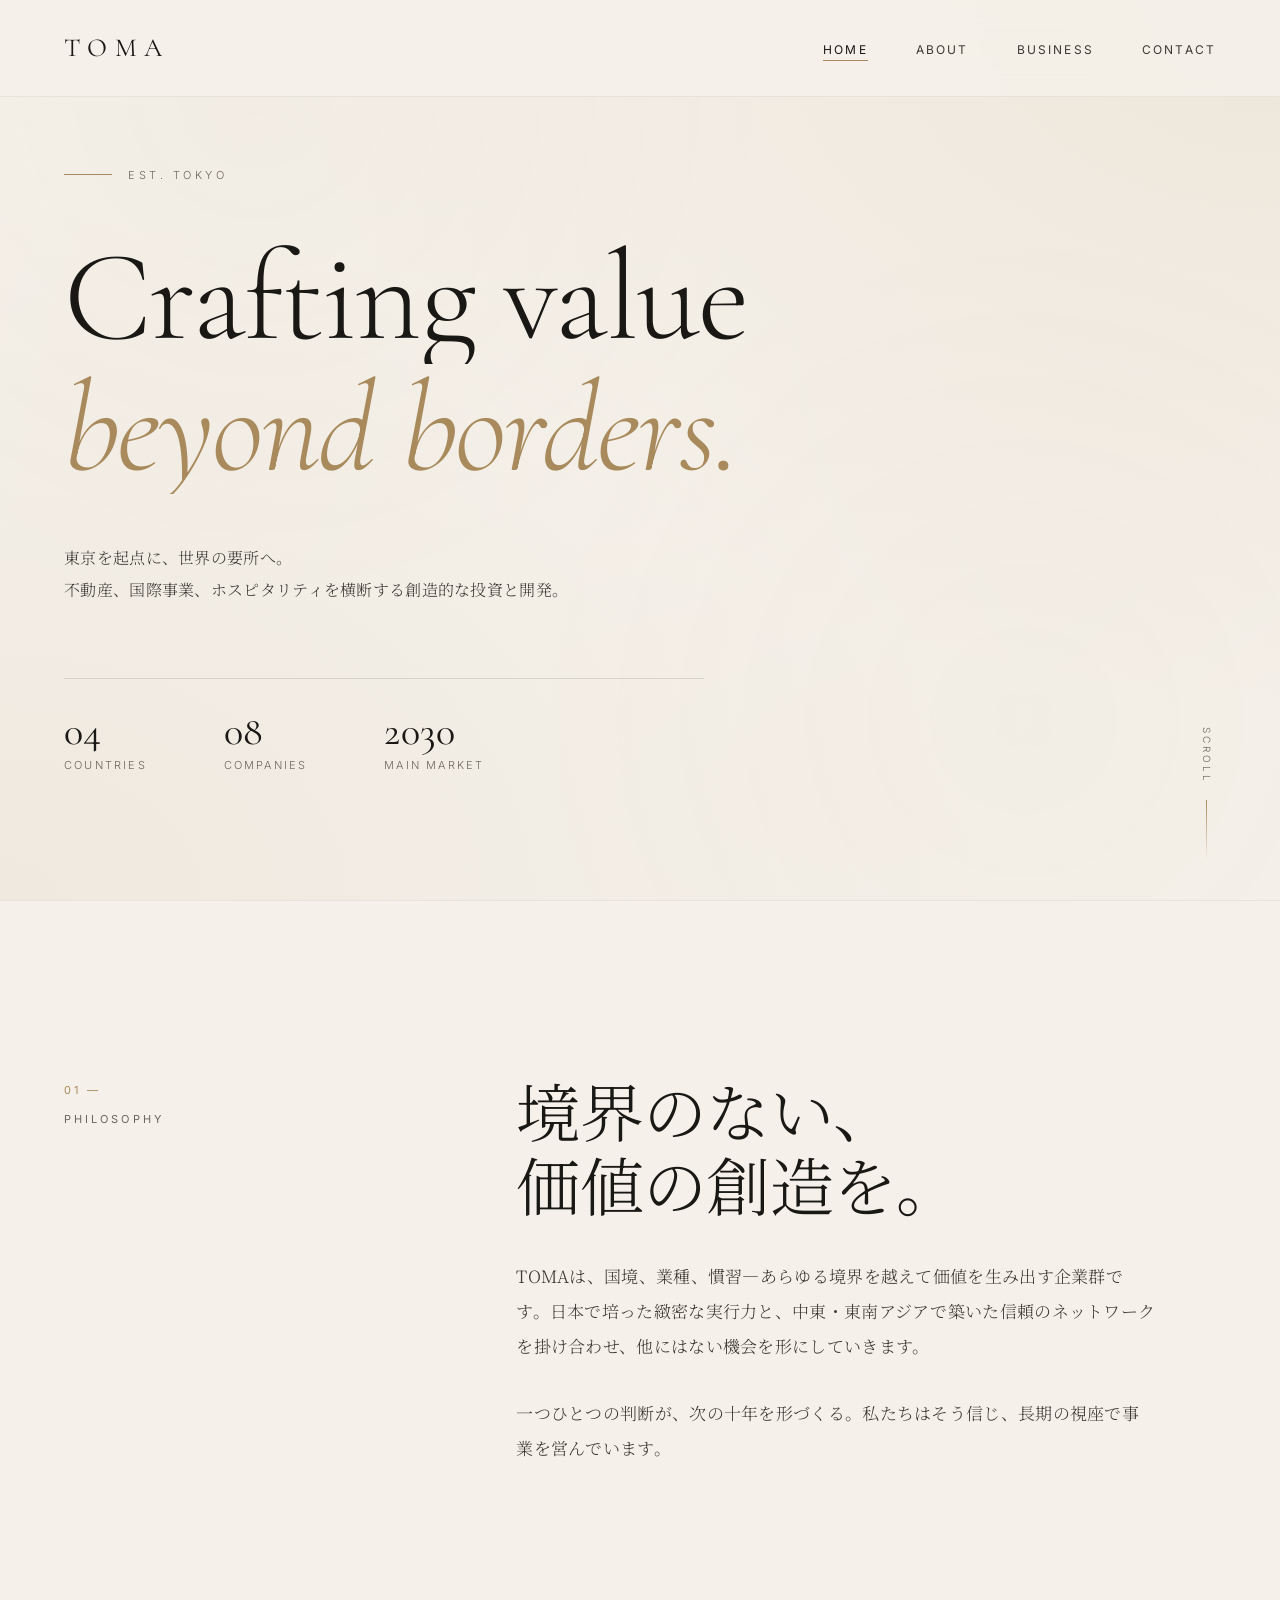
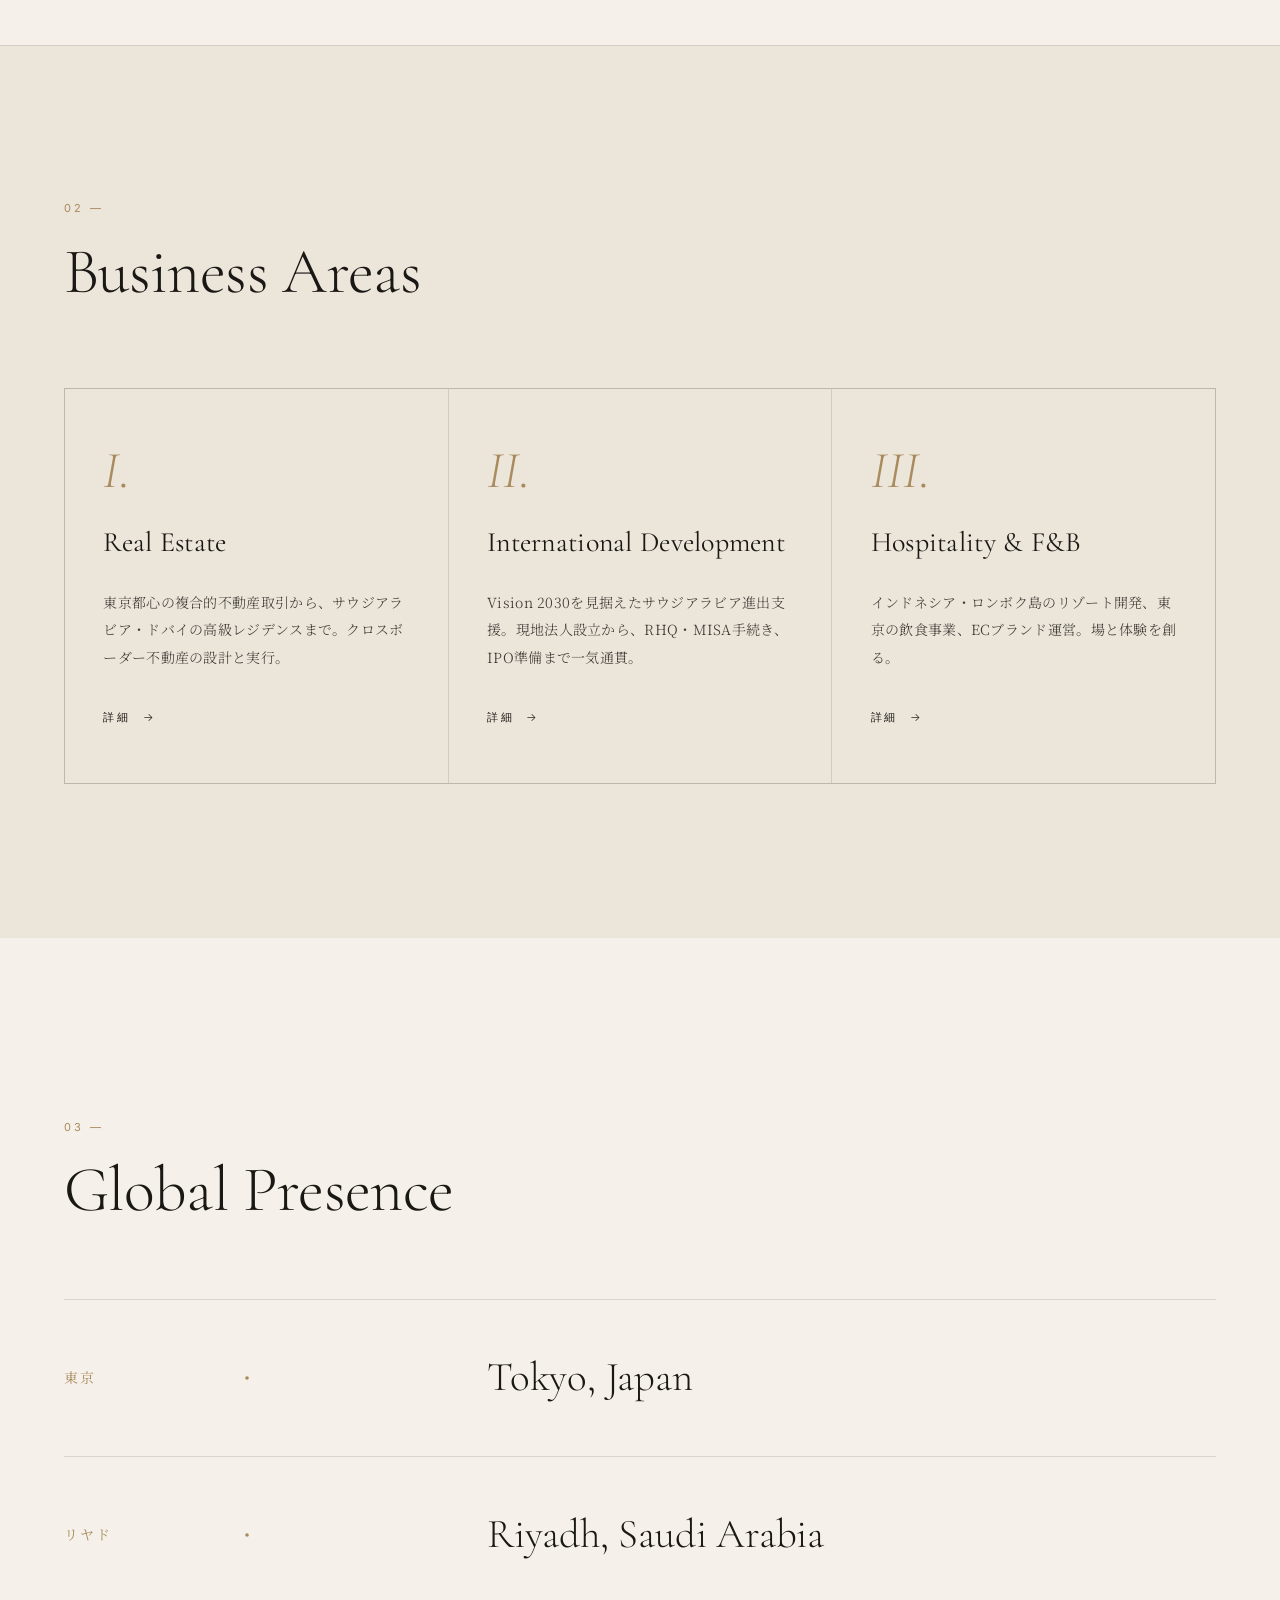
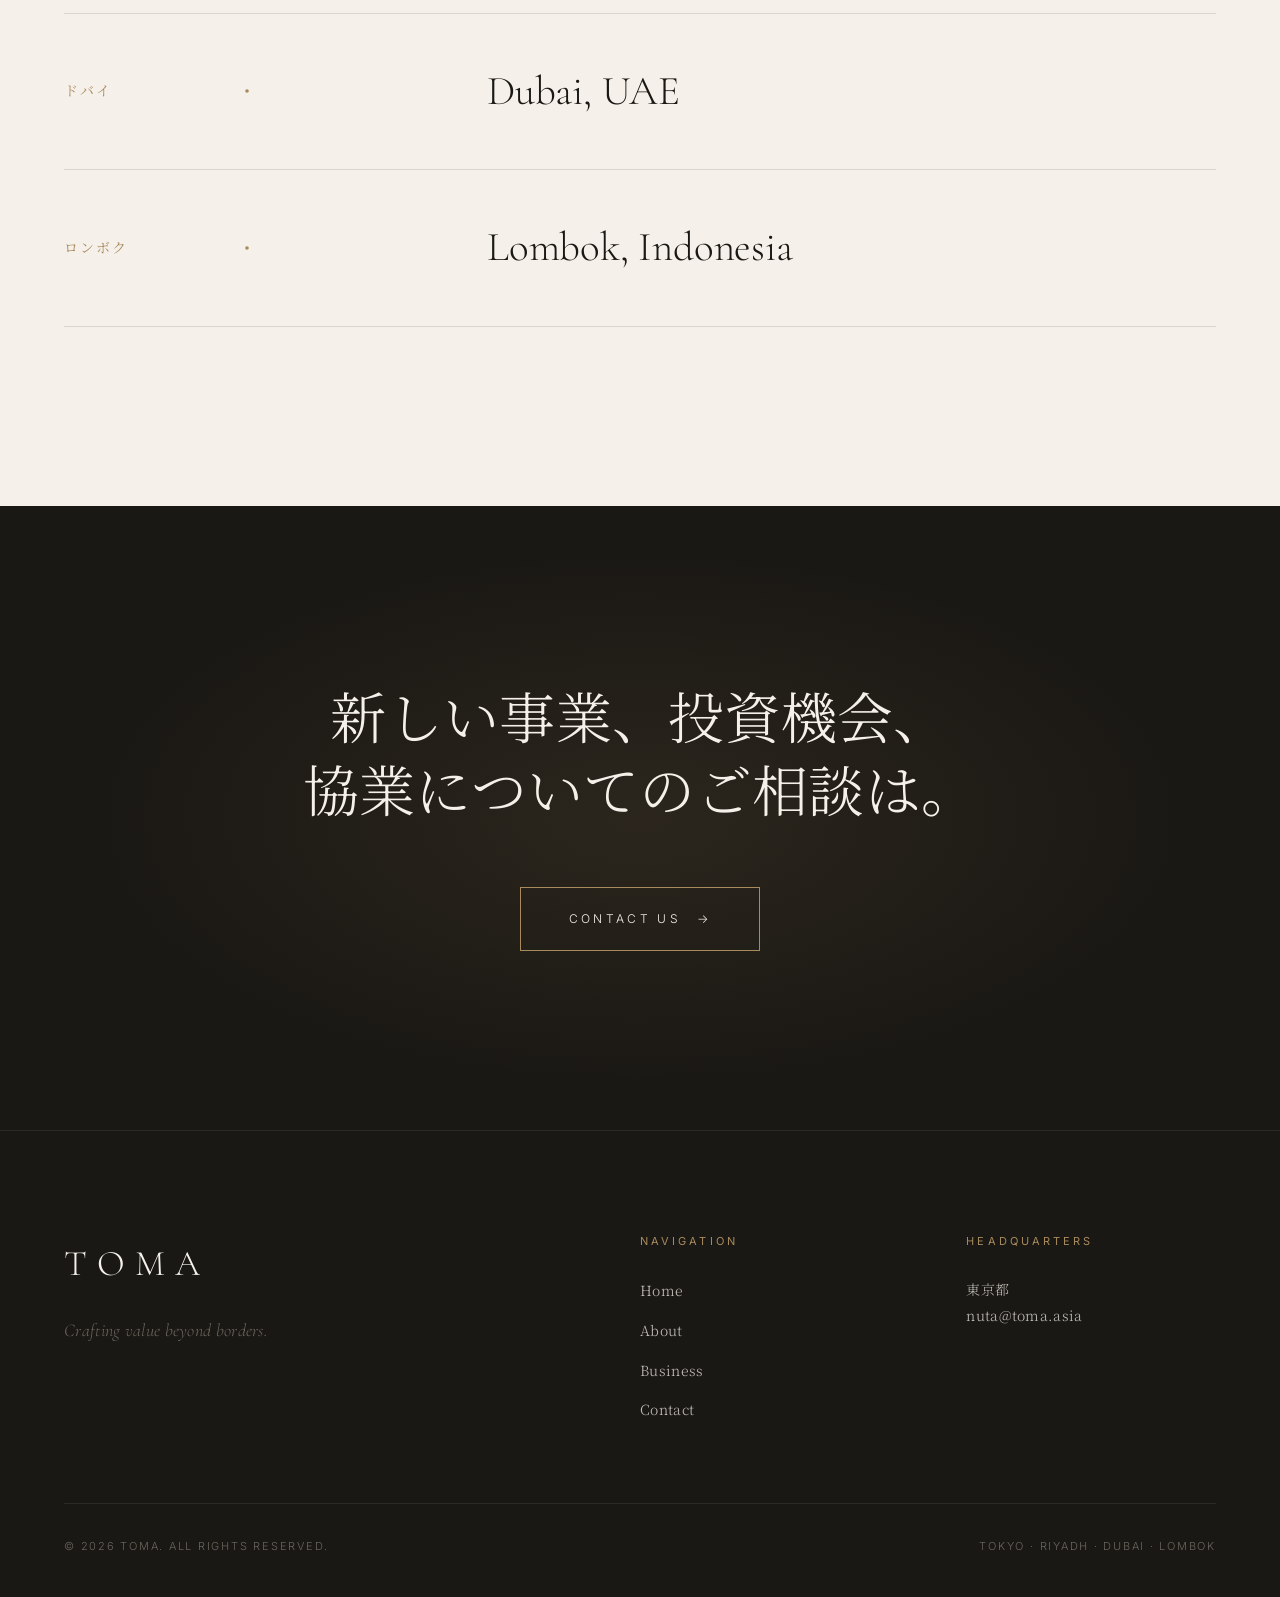
==== index.html @ d40da56d "Add files via upload" ====
<!DOCTYPE html>
<html lang="ja">
<head>
<meta charset="UTF-8">
<meta name="viewport" content="width=device-width, initial-scale=1.0">
<title>TOMA | 株式会社トマ</title>
<meta name="description" content="TOMA — 不動産、国際事業開発、ホスピタリティ。日本・サウジアラビア・インドネシア・ドバイを拠点に、境界を越えた価値創造を。">
<link rel="preconnect" href="https://fonts.googleapis.com">
<link rel="preconnect" href="https://fonts.gstatic.com" crossorigin>
<link href="https://fonts.googleapis.com/css2?family=Cormorant+Garamond:ital,wght@0,300;0,400;0,500;1,300;1,400&family=Noto+Serif+JP:wght@200;300;400;500&family=Inter:wght@300;400&display=swap" rel="stylesheet">
<link rel="stylesheet" href="style.css">
</head>
<body>

<nav class="nav">
  <div class="nav-inner">
    <a href="index.html" class="nav-logo">TOMA</a>
    <ul class="nav-menu">
      <li><a href="index.html" class="active">Home</a></li>
      <li><a href="about.html">About</a></li>
      <li><a href="business.html">Business</a></li>
      <li><a href="contact.html">Contact</a></li>
    </ul>
    <button class="nav-toggle" aria-label="Menu">
      <span></span><span></span>
    </button>
  </div>
</nav>

<header class="hero">
  <div class="hero-gradient"></div>
  <div class="hero-content">
    <div class="hero-eyebrow"><span class="line"></span>Est. Tokyo</div>
    <h1 class="hero-title">
      <span class="reveal"><span>Crafting value</span></span>
      <span class="reveal"><span><em>beyond borders.</em></span></span>
    </h1>
    <p class="hero-sub reveal-delay">東京を起点に、世界の要所へ。<br>不動産、国際事業、ホスピタリティを横断する創造的な投資と開発。</p>
    <div class="hero-meta reveal-delay">
      <div class="meta-item"><span class="meta-num">04</span><span class="meta-label">Countries</span></div>
      <div class="meta-item"><span class="meta-num">08</span><span class="meta-label">Companies</span></div>
      <div class="meta-item"><span class="meta-num">2030</span><span class="meta-label">Main Market</span></div>
    </div>
  </div>
  <div class="hero-scroll">
    <span>Scroll</span>
    <div class="scroll-line"></div>
  </div>
</header>

<section class="intro">
  <div class="container">
    <div class="intro-grid">
      <div class="intro-label">
        <span class="label-num">01 —</span>
        <span class="label-text">Philosophy</span>
      </div>
      <div class="intro-body">
        <h2 class="section-title">境界のない、<br>価値の創造を。</h2>
        <p>TOMAは、国境、業種、慣習—あらゆる境界を越えて価値を生み出す企業群です。日本で培った緻密な実行力と、中東・東南アジアで築いた信頼のネットワークを掛け合わせ、他にはない機会を形にしていきます。</p>
        <p>一つひとつの判断が、次の十年を形づくる。私たちはそう信じ、長期の視座で事業を営んでいます。</p>
      </div>
    </div>
  </div>
</section>

<section class="showcase">
  <div class="container">
    <div class="showcase-head">
      <span class="label-num">02 —</span>
      <h2 class="section-title">Business Areas</h2>
    </div>
    <div class="showcase-grid">
      <article class="showcase-item">
        <div class="item-num">I.</div>
        <h3>Real Estate</h3>
        <p>東京都心の複合的不動産取引から、サウジアラビア・ドバイの高級レジデンスまで。クロスボーダー不動産の設計と実行。</p>
        <a href="business.html#realestate" class="arrow-link">詳細 <span>→</span></a>
      </article>
      <article class="showcase-item">
        <div class="item-num">II.</div>
        <h3>International Development</h3>
        <p>Vision 2030を見据えたサウジアラビア進出支援。現地法人設立から、RHQ・MISA手続き、IPO準備まで一気通貫。</p>
        <a href="business.html#international" class="arrow-link">詳細 <span>→</span></a>
      </article>
      <article class="showcase-item">
        <div class="item-num">III.</div>
        <h3>Hospitality & F&amp;B</h3>
        <p>インドネシア・ロンボク島のリゾート開発、東京の飲食事業、ECブランド運営。場と体験を創る。</p>
        <a href="business.html#hospitality" class="arrow-link">詳細 <span>→</span></a>
      </article>
    </div>
  </div>
</section>

<section class="global">
  <div class="container">
    <div class="global-head">
      <span class="label-num">03 —</span>
      <h2 class="section-title">Global Presence</h2>
    </div>
    <div class="global-list">
      <div class="region"><span class="region-num">東京</span><span class="region-dot"></span><span class="region-name">Tokyo, Japan</span></div>
      <div class="region"><span class="region-num">リヤド</span><span class="region-dot"></span><span class="region-name">Riyadh, Saudi Arabia</span></div>
      <div class="region"><span class="region-num">ドバイ</span><span class="region-dot"></span><span class="region-name">Dubai, UAE</span></div>
      <div class="region"><span class="region-num">ロンボク</span><span class="region-dot"></span><span class="region-name">Lombok, Indonesia</span></div>
    </div>
  </div>
</section>

<section class="cta">
  <div class="container">
    <p class="cta-lead">新しい事業、投資機会、<br>協業についてのご相談は。</p>
    <a href="contact.html" class="cta-button">
      <span>Contact Us</span>
      <span class="arrow">→</span>
    </a>
  </div>
</section>

<footer class="footer">
  <div class="container">
    <div class="footer-grid">
      <div class="footer-brand">
        <div class="footer-logo">TOMA</div>
        <p>Crafting value beyond borders.</p>
      </div>
      <div class="footer-links">
        <h4>Navigation</h4>
        <ul>
          <li><a href="index.html">Home</a></li>
          <li><a href="about.html">About</a></li>
          <li><a href="business.html">Business</a></li>
          <li><a href="contact.html">Contact</a></li>
        </ul>
      </div>
      <div class="footer-info">
        <h4>Headquarters</h4>
        <p>東京都<br>nuta@toma.asia</p>
      </div>
    </div>
    <div class="footer-base">
      <span>© 2026 TOMA. All rights reserved.</span>
      <span>Tokyo · Riyadh · Dubai · Lombok</span>
    </div>
  </div>
</footer>

<script src="main.js"></script>
</body>
</html>
---- style.css ----
/* ============================================
   TOMA — Corporate Site
   Aesthetic: Refined luxury, editorial serif
   ============================================ */

:root {
  --ivory: #f5f1ea;
  --ivory-deep: #ebe5da;
  --ink: #1a1814;
  --ink-soft: #3d3a34;
  --ink-faded: #6b665d;
  --gold: #a88a5c;
  --gold-pale: #c9b491;
  --line: rgba(26, 24, 20, 0.12);
  --line-soft: rgba(26, 24, 20, 0.06);

  --font-display: 'Cormorant Garamond', 'Noto Serif JP', serif;
  --font-jp: 'Noto Serif JP', serif;
  --font-sans: 'Inter', -apple-system, sans-serif;

  --ease: cubic-bezier(0.65, 0, 0.35, 1);
  --ease-out: cubic-bezier(0.22, 1, 0.36, 1);
}

* { margin: 0; padding: 0; box-sizing: border-box; }

html { scroll-behavior: smooth; }

body {
  background: var(--ivory);
  color: var(--ink);
  font-family: var(--font-jp);
  font-weight: 300;
  font-size: 15px;
  line-height: 1.85;
  letter-spacing: 0.02em;
  overflow-x: hidden;
  -webkit-font-smoothing: antialiased;
  -moz-osx-font-smoothing: grayscale;
}

/* Subtle paper-like texture */
body::before {
  content: '';
  position: fixed;
  inset: 0;
  background-image:
    radial-gradient(circle at 20% 10%, rgba(168, 138, 92, 0.04) 0%, transparent 40%),
    radial-gradient(circle at 80% 80%, rgba(168, 138, 92, 0.03) 0%, transparent 40%);
  pointer-events: none;
  z-index: 1;
}

.container {
  max-width: 1280px;
  margin: 0 auto;
  padding: 0 clamp(24px, 5vw, 72px);
  position: relative;
  z-index: 2;
}

/* ============================================
   NAVIGATION
   ============================================ */
.nav {
  position: fixed;
  top: 0; left: 0; right: 0;
  z-index: 100;
  padding: 24px 0;
  background: rgba(245, 241, 234, 0.88);
  backdrop-filter: blur(16px);
  -webkit-backdrop-filter: blur(16px);
  border-bottom: 1px solid var(--line-soft);
  transition: all 0.4s var(--ease);
}

.nav-inner {
  max-width: 1280px;
  margin: 0 auto;
  padding: 0 clamp(24px, 5vw, 72px);
  display: flex;
  align-items: center;
  justify-content: space-between;
}

.nav-logo {
  font-family: var(--font-display);
  font-weight: 400;
  font-size: 26px;
  letter-spacing: 0.28em;
  color: var(--ink);
  text-decoration: none;
  transition: color 0.3s var(--ease);
}

.nav-logo:hover { color: var(--gold); }

.nav-menu {
  display: flex;
  gap: 48px;
  list-style: none;
}

.nav-menu a {
  color: var(--ink-soft);
  text-decoration: none;
  font-family: var(--font-sans);
  font-size: 12px;
  letter-spacing: 0.18em;
  text-transform: uppercase;
  font-weight: 400;
  position: relative;
  transition: color 0.3s var(--ease);
  padding: 4px 0;
}

.nav-menu a::after {
  content: '';
  position: absolute;
  bottom: 0;
  left: 0;
  width: 0;
  height: 1px;
  background: var(--gold);
  transition: width 0.4s var(--ease);
}

.nav-menu a:hover,
.nav-menu a.active { color: var(--ink); }
.nav-menu a.active::after,
.nav-menu a:hover::after { width: 100%; }

.nav-toggle {
  display: none;
  background: none;
  border: none;
  cursor: pointer;
  width: 28px;
  height: 20px;
  position: relative;
}

.nav-toggle span {
  display: block;
  position: absolute;
  left: 0;
  width: 100%;
  height: 1px;
  background: var(--ink);
  transition: all 0.3s var(--ease);
}

.nav-toggle span:nth-child(1) { top: 6px; }
.nav-toggle span:nth-child(2) { bottom: 6px; }

/* ============================================
   HERO
   ============================================ */
.hero {
  min-height: 100vh;
  display: flex;
  align-items: center;
  position: relative;
  padding: 120px clamp(24px, 5vw, 72px) 80px;
  overflow: hidden;
}

.hero-gradient {
  position: absolute;
  inset: 0;
  background:
    radial-gradient(ellipse at top right, rgba(201, 180, 145, 0.18) 0%, transparent 55%),
    radial-gradient(ellipse at bottom left, rgba(168, 138, 92, 0.08) 0%, transparent 55%);
  pointer-events: none;
}

.hero-content {
  max-width: 1280px;
  margin: 0 auto;
  width: 100%;
  position: relative;
  z-index: 2;
}

.hero-eyebrow {
  display: flex;
  align-items: center;
  gap: 16px;
  font-family: var(--font-sans);
  font-size: 11px;
  letter-spacing: 0.32em;
  text-transform: uppercase;
  color: var(--ink-faded);
  margin-bottom: 48px;
  opacity: 0;
  animation: fadeIn 1.2s var(--ease-out) 0.3s forwards;
}

.hero-eyebrow .line {
  width: 48px;
  height: 1px;
  background: var(--gold);
  display: inline-block;
}

.hero-title {
  font-family: var(--font-display);
  font-weight: 300;
  font-size: clamp(52px, 10vw, 148px);
  line-height: 1.02;
  letter-spacing: -0.015em;
  color: var(--ink);
  margin-bottom: 48px;
}

.hero-title em {
  font-style: italic;
  font-weight: 300;
  color: var(--gold);
}

.reveal {
  display: block;
  overflow: hidden;
}

.reveal > span {
  display: block;
  transform: translateY(110%);
  animation: revealUp 1.4s var(--ease-out) forwards;
}

.reveal:nth-child(1) > span { animation-delay: 0.2s; }
.reveal:nth-child(2) > span { animation-delay: 0.4s; }

@keyframes revealUp {
  to { transform: translateY(0); }
}

.reveal-delay {
  opacity: 0;
  animation: fadeIn 1.2s var(--ease-out) 0.9s forwards;
}

@keyframes fadeIn {
  from { opacity: 0; transform: translateY(20px); }
  to { opacity: 1; transform: translateY(0); }
}

.hero-sub {
  font-size: 16px;
  color: var(--ink-soft);
  max-width: 540px;
  margin-bottom: 72px;
  line-height: 2;
}

.hero-meta {
  display: flex;
  gap: clamp(32px, 6vw, 80px);
  padding-top: 32px;
  border-top: 1px solid var(--line);
  max-width: 640px;
}

.meta-item {
  display: flex;
  flex-direction: column;
  gap: 4px;
}

.meta-num {
  font-family: var(--font-display);
  font-size: 40px;
  font-weight: 400;
  color: var(--ink);
  line-height: 1;
}

.meta-label {
  font-family: var(--font-sans);
  font-size: 11px;
  letter-spacing: 0.2em;
  text-transform: uppercase;
  color: var(--ink-faded);
}

.hero-scroll {
  position: absolute;
  bottom: 40px;
  right: clamp(24px, 5vw, 72px);
  display: flex;
  flex-direction: column;
  align-items: center;
  gap: 16px;
  z-index: 2;
}

.hero-scroll span {
  font-family: var(--font-sans);
  font-size: 10px;
  letter-spacing: 0.3em;
  text-transform: uppercase;
  color: var(--ink-faded);
  writing-mode: vertical-rl;
}

.scroll-line {
  width: 1px;
  height: 60px;
  background: linear-gradient(to bottom, var(--gold), transparent);
  position: relative;
  overflow: hidden;
}

.scroll-line::after {
  content: '';
  position: absolute;
  top: -20px;
  left: 0;
  width: 100%;
  height: 20px;
  background: var(--ink);
  animation: scrollDot 2.4s var(--ease) infinite;
}

@keyframes scrollDot {
  to { top: 60px; }
}

/* ============================================
   SECTION BASICS
   ============================================ */
.section-title {
  font-family: var(--font-display);
  font-weight: 300;
  font-size: clamp(36px, 5vw, 64px);
  line-height: 1.15;
  letter-spacing: -0.01em;
  color: var(--ink);
}

.section-title em {
  font-style: italic;
  color: var(--gold);
}

.label-num {
  font-family: var(--font-sans);
  font-size: 11px;
  letter-spacing: 0.28em;
  text-transform: uppercase;
  color: var(--gold);
  font-weight: 400;
}

.label-text {
  font-family: var(--font-sans);
  font-size: 11px;
  letter-spacing: 0.28em;
  text-transform: uppercase;
  color: var(--ink-faded);
  font-weight: 400;
}

/* ============================================
   INTRO SECTION
   ============================================ */
.intro {
  padding: clamp(100px, 14vw, 180px) 0;
  border-top: 1px solid var(--line-soft);
}

.intro-grid {
  display: grid;
  grid-template-columns: 1fr 2fr;
  gap: clamp(48px, 8vw, 120px);
  align-items: start;
}

.intro-label {
  display: flex;
  flex-direction: column;
  gap: 8px;
  position: sticky;
  top: 120px;
}

.intro-body p {
  font-size: 17px;
  line-height: 2.05;
  color: var(--ink-soft);
  margin-top: 32px;
  max-width: 640px;
}

.intro-body .section-title {
  margin-bottom: 8px;
}

/* ============================================
   SHOWCASE
   ============================================ */
.showcase {
  padding: clamp(80px, 12vw, 160px) 0;
  background: var(--ivory-deep);
  position: relative;
}

.showcase::before {
  content: '';
  position: absolute;
  top: 0; left: 0; right: 0;
  height: 1px;
  background: var(--line);
}

.showcase-head {
  display: flex;
  flex-direction: column;
  gap: 16px;
  margin-bottom: 80px;
}

.showcase-grid {
  display: grid;
  grid-template-columns: repeat(3, 1fr);
  gap: 1px;
  background: var(--line);
  border: 1px solid var(--line);
}

.showcase-item {
  background: var(--ivory-deep);
  padding: 56px clamp(24px, 3vw, 48px);
  display: flex;
  flex-direction: column;
  gap: 20px;
  transition: background 0.5s var(--ease);
  position: relative;
  min-height: 340px;
}

.showcase-item:hover {
  background: var(--ivory);
}

.item-num {
  font-family: var(--font-display);
  font-style: italic;
  font-size: 52px;
  font-weight: 300;
  color: var(--gold);
  line-height: 1;
}

.showcase-item h3 {
  font-family: var(--font-display);
  font-size: 28px;
  font-weight: 400;
  color: var(--ink);
  letter-spacing: 0.01em;
}

.showcase-item p {
  color: var(--ink-soft);
  font-size: 14px;
  line-height: 1.95;
  flex-grow: 1;
}

.arrow-link {
  font-family: var(--font-sans);
  font-size: 11px;
  letter-spacing: 0.24em;
  text-transform: uppercase;
  color: var(--ink);
  text-decoration: none;
  display: inline-flex;
  align-items: center;
  gap: 12px;
  margin-top: 16px;
  transition: gap 0.3s var(--ease), color 0.3s var(--ease);
  align-self: flex-start;
}

.arrow-link span {
  transition: transform 0.3s var(--ease);
}

.arrow-link:hover {
  color: var(--gold);
  gap: 20px;
}

/* ============================================
   GLOBAL PRESENCE
   ============================================ */
.global {
  padding: clamp(100px, 14vw, 180px) 0;
}

.global-head {
  display: flex;
  flex-direction: column;
  gap: 16px;
  margin-bottom: 72px;
}

.global-list {
  border-top: 1px solid var(--line);
}

.region {
  display: grid;
  grid-template-columns: 180px 1fr 3fr;
  align-items: center;
  padding: 40px 0;
  border-bottom: 1px solid var(--line);
  transition: padding-left 0.5s var(--ease);
  cursor: default;
}

.region:hover {
  padding-left: 24px;
}

.region-num {
  font-family: var(--font-jp);
  font-size: 14px;
  color: var(--gold);
  letter-spacing: 0.14em;
  font-weight: 400;
}

.region-dot {
  display: block;
  width: 6px;
  height: 6px;
  border-radius: 50%;
  background: var(--gold);
  transform: scale(0.6);
  transition: transform 0.4s var(--ease);
}

.region:hover .region-dot { transform: scale(1.2); }

.region-name {
  font-family: var(--font-display);
  font-size: clamp(26px, 3.2vw, 44px);
  font-weight: 300;
  color: var(--ink);
  letter-spacing: -0.005em;
}

/* ============================================
   CTA
   ============================================ */
.cta {
  padding: clamp(100px, 14vw, 180px) 0;
  background: var(--ink);
  color: var(--ivory);
  text-align: center;
  position: relative;
  overflow: hidden;
}

.cta::before {
  content: '';
  position: absolute;
  inset: 0;
  background:
    radial-gradient(ellipse at center, rgba(168, 138, 92, 0.12) 0%, transparent 60%);
}

.cta .container { position: relative; z-index: 2; }

.cta-lead {
  font-family: var(--font-display);
  font-size: clamp(32px, 4.5vw, 56px);
  font-weight: 300;
  line-height: 1.3;
  margin-bottom: 56px;
  color: var(--ivory);
}

.cta-button {
  display: inline-flex;
  align-items: center;
  gap: 16px;
  padding: 20px 48px;
  border: 1px solid var(--gold);
  color: var(--ivory);
  text-decoration: none;
  font-family: var(--font-sans);
  font-size: 12px;
  letter-spacing: 0.28em;
  text-transform: uppercase;
  transition: all 0.4s var(--ease);
  position: relative;
  overflow: hidden;
}

.cta-button::before {
  content: '';
  position: absolute;
  inset: 0;
  background: var(--gold);
  transform: translateX(-101%);
  transition: transform 0.5s var(--ease);
  z-index: 0;
}

.cta-button:hover::before { transform: translateX(0); }
.cta-button > * { position: relative; z-index: 1; transition: color 0.3s var(--ease); }
.cta-button:hover { color: var(--ink); border-color: var(--gold); }

.cta-button .arrow {
  transition: transform 0.4s var(--ease);
}

.cta-button:hover .arrow { transform: translateX(8px); }

/* ============================================
   FOOTER
   ============================================ */
.footer {
  background: var(--ink);
  color: var(--ivory);
  padding: 100px 0 40px;
  border-top: 1px solid rgba(255, 255, 255, 0.08);
}

.footer-grid {
  display: grid;
  grid-template-columns: 2fr 1fr 1fr;
  gap: clamp(40px, 6vw, 80px);
  margin-bottom: 80px;
}

.footer-logo {
  font-family: var(--font-display);
  font-size: 36px;
  letter-spacing: 0.28em;
  margin-bottom: 16px;
  color: var(--ivory);
}

.footer-brand p {
  color: var(--ink-faded);
  font-family: var(--font-display);
  font-style: italic;
  font-size: 18px;
}

.footer h4 {
  font-family: var(--font-sans);
  font-size: 11px;
  letter-spacing: 0.28em;
  text-transform: uppercase;
  color: var(--gold);
  font-weight: 400;
  margin-bottom: 24px;
}

.footer-links ul {
  list-style: none;
  display: flex;
  flex-direction: column;
  gap: 12px;
}

.footer-links a {
  color: var(--ivory);
  text-decoration: none;
  font-size: 14px;
  transition: color 0.3s var(--ease);
  opacity: 0.75;
}

.footer-links a:hover { color: var(--gold-pale); opacity: 1; }

.footer-info p {
  color: var(--ivory);
  font-size: 14px;
  opacity: 0.75;
  line-height: 1.9;
}

.footer-base {
  padding-top: 32px;
  border-top: 1px solid rgba(255, 255, 255, 0.08);
  display: flex;
  justify-content: space-between;
  font-family: var(--font-sans);
  font-size: 11px;
  letter-spacing: 0.16em;
  color: var(--ink-faded);
  text-transform: uppercase;
}

/* ============================================
   SUB PAGES
   ============================================ */
.page-header {
  padding: 200px 0 100px;
  border-bottom: 1px solid var(--line-soft);
  background: radial-gradient(ellipse at center top, rgba(201, 180, 145, 0.1) 0%, transparent 70%);
}

.page-eyebrow {
  font-family: var(--font-sans);
  font-size: 11px;
  letter-spacing: 0.32em;
  text-transform: uppercase;
  color: var(--gold);
  margin-bottom: 32px;
  display: block;
}

.page-title {
  font-family: var(--font-display);
  font-weight: 300;
  font-size: clamp(52px, 9vw, 128px);
  line-height: 1.05;
  letter-spacing: -0.015em;
  color: var(--ink);
}

.page-title em {
  font-style: italic;
  color: var(--gold);
}

.lead {
  font-family: var(--font-display);
  font-style: italic;
  font-size: 22px;
  line-height: 1.6;
  color: var(--ink);
  margin-bottom: 32px;
  font-weight: 400;
}

/* ============================================
   MESSAGE (About)
   ============================================ */
.message {
  padding: clamp(100px, 14vw, 180px) 0;
}

.message-grid {
  display: grid;
  grid-template-columns: 1fr 2fr;
  gap: clamp(48px, 8vw, 120px);
  align-items: start;
}

.message-label {
  display: flex;
  flex-direction: column;
  gap: 8px;
  position: sticky;
  top: 120px;
}

.message-body p {
  font-size: 16px;
  line-height: 2.1;
  color: var(--ink-soft);
  margin-top: 24px;
  max-width: 620px;
}

.message-body .section-title { margin-bottom: 24px; }

.signature {
  margin-top: 56px;
  padding-top: 32px;
  border-top: 1px solid var(--line);
  display: flex;
  flex-direction: column;
  gap: 4px;
}

.sig-name {
  font-family: var(--font-display);
  font-size: 24px;
  color: var(--ink);
}

.sig-title {
  font-family: var(--font-sans);
  font-size: 11px;
  letter-spacing: 0.24em;
  text-transform: uppercase;
  color: var(--ink-faded);
}

/* ============================================
   PROFILE (Corporate)
   ============================================ */
.profile {
  padding: clamp(80px, 12vw, 160px) 0;
  background: var(--ivory-deep);
}

.profile-head {
  display: flex;
  flex-direction: column;
  gap: 16px;
  margin-bottom: 64px;
}

.profile-list {
  border-top: 1px solid var(--line);
}

.profile-row {
  display: grid;
  grid-template-columns: 200px 1fr;
  padding: 32px 0;
  border-bottom: 1px solid var(--line);
  align-items: baseline;
  gap: 32px;
}

.profile-row dt {
  font-family: var(--font-sans);
  font-size: 11px;
  letter-spacing: 0.24em;
  text-transform: uppercase;
  color: var(--gold);
}

.profile-row dd {
  font-size: 15px;
  line-height: 2;
  color: var(--ink);
}

/* ============================================
   MILESTONES (Timeline)
   ============================================ */
.milestones {
  padding: clamp(100px, 14vw, 180px) 0;
}

.mile-head {
  display: flex;
  flex-direction: column;
  gap: 16px;
  margin-bottom: 72px;
}

.timeline {
  list-style: none;
  position: relative;
  padding-left: 0;
}

.tl-item {
  display: grid;
  grid-template-columns: 140px 80px 1fr;
  gap: 32px;
  padding: 40px 0;
  border-bottom: 1px solid var(--line);
  align-items: start;
}

.tl-year {
  font-family: var(--font-display);
  font-size: 48px;
  font-weight: 300;
  color: var(--ink);
  line-height: 1;
}

.tl-past .tl-year { color: var(--ink-faded); }

.tl-line {
  display: block;
  width: 1px;
  height: 100%;
  background: var(--gold);
  margin: 8px auto 0;
  position: relative;
}

.tl-line::before {
  content: '';
  position: absolute;
  top: 0;
  left: 50%;
  width: 9px;
  height: 9px;
  border-radius: 50%;
  background: var(--gold);
  transform: translateX(-50%);
}

.tl-past .tl-line,
.tl-past .tl-line::before { background: var(--ink-faded); }

.tl-body h3 {
  font-family: var(--font-display);
  font-size: 24px;
  font-weight: 400;
  color: var(--ink);
  margin-bottom: 8px;
}

.tl-body p {
  color: var(--ink-soft);
  line-height: 1.9;
}

/* ============================================
   BUSINESS DETAIL
   ============================================ */
.biz-section {
  padding: clamp(100px, 14vw, 180px) 0;
  border-bottom: 1px solid var(--line-soft);
}

.biz-section.biz-alt {
  background: var(--ivory-deep);
}

.biz-grid {
  display: grid;
  grid-template-columns: 1fr 2fr;
  gap: clamp(48px, 8vw, 120px);
  align-items: start;
}

.biz-meta {
  position: sticky;
  top: 120px;
  display: flex;
  flex-direction: column;
  gap: 16px;
}

.biz-num {
  font-family: var(--font-display);
  font-style: italic;
  font-size: 72px;
  font-weight: 300;
  color: var(--gold);
  line-height: 1;
}

.biz-tag {
  font-family: var(--font-sans);
  font-size: 11px;
  letter-spacing: 0.28em;
  text-transform: uppercase;
  color: var(--ink-faded);
}

.biz-title {
  font-family: var(--font-display);
  font-size: clamp(40px, 6vw, 72px);
  font-weight: 300;
  line-height: 1.1;
  letter-spacing: -0.015em;
  color: var(--ink);
  margin-bottom: 24px;
}

.biz-body > p {
  font-size: 16px;
  line-height: 2.05;
  color: var(--ink-soft);
  margin-bottom: 24px;
  max-width: 640px;
}

.biz-points {
  margin-top: 64px;
  display: flex;
  flex-direction: column;
  gap: 40px;
}

.bp-item {
  display: grid;
  grid-template-columns: 60px 1fr;
  gap: 24px;
  padding: 32px 0;
  border-top: 1px solid var(--line);
}

.bp-num {
  font-family: var(--font-sans);
  font-size: 11px;
  letter-spacing: 0.24em;
  color: var(--gold);
}

.bp-item h4 {
  font-family: var(--font-display);
  font-size: 22px;
  font-weight: 400;
  color: var(--ink);
  margin-bottom: 8px;
}

.bp-item p {
  color: var(--ink-soft);
  font-size: 15px;
  line-height: 1.95;
}

/* ============================================
   CONTACT
   ============================================ */
.contact {
  padding: clamp(80px, 12vw, 160px) 0;
}

.contact-grid {
  display: grid;
  grid-template-columns: 1fr 1.5fr;
  gap: clamp(48px, 8vw, 120px);
  align-items: start;
}

.contact-info {
  position: sticky;
  top: 120px;
  display: flex;
  flex-direction: column;
  gap: 16px;
}

.contact-info .section-title { margin-bottom: 24px; }

.contact-info p {
  color: var(--ink-soft);
  font-size: 15px;
  line-height: 2;
  margin-bottom: 16px;
}

.info-block {
  padding-top: 32px;
  margin-top: 16px;
  border-top: 1px solid var(--line);
}

.info-block h4 {
  font-family: var(--font-sans);
  font-size: 11px;
  letter-spacing: 0.28em;
  text-transform: uppercase;
  color: var(--gold);
  margin-bottom: 12px;
}

.info-block p {
  margin: 0;
  font-size: 15px;
}

.info-mail {
  font-family: var(--font-display);
  font-size: 24px;
  color: var(--ink);
  text-decoration: none;
  position: relative;
  display: inline-block;
  padding-bottom: 4px;
  border-bottom: 1px solid var(--gold);
  transition: color 0.3s var(--ease);
}

.info-mail:hover { color: var(--gold); }

.contact-form {
  display: flex;
  flex-direction: column;
  gap: 8px;
}

.contact-form .section-title { margin-bottom: 32px; }

.form-row {
  display: flex;
  flex-direction: column;
  padding: 24px 0;
  border-bottom: 1px solid var(--line);
  position: relative;
  transition: border-color 0.3s var(--ease);
}

.form-row:focus-within {
  border-color: var(--gold);
}

.form-row label {
  display: flex;
  align-items: baseline;
  gap: 16px;
  margin-bottom: 12px;
}

.label-no {
  font-family: var(--font-sans);
  font-size: 10px;
  letter-spacing: 0.24em;
  color: var(--gold);
}

.label-txt {
  font-family: var(--font-sans);
  font-size: 11px;
  letter-spacing: 0.24em;
  text-transform: uppercase;
  color: var(--ink-faded);
}

.label-txt em {
  color: var(--gold);
  font-style: normal;
}

.form-row input,
.form-row select,
.form-row textarea {
  background: transparent;
  border: none;
  outline: none;
  font-family: var(--font-jp);
  font-size: 16px;
  color: var(--ink);
  padding: 8px 0;
  width: 100%;
  resize: vertical;
  letter-spacing: 0.01em;
}

.form-row textarea {
  min-height: 140px;
  line-height: 1.8;
}

.form-row input::placeholder,
.form-row textarea::placeholder {
  color: var(--ink-faded);
}

.form-row select {
  cursor: pointer;
  appearance: none;
  -webkit-appearance: none;
  background-image: url("data:image/svg+xml;utf8,<svg xmlns='http://www.w3.org/2000/svg' width='12' height='8' viewBox='0 0 12 8'><path d='M1 1l5 5 5-5' stroke='%23a88a5c' fill='none' stroke-width='1'/></svg>");
  background-repeat: no-repeat;
  background-position: right 4px center;
  padding-right: 24px;
}

.form-submit {
  margin-top: 40px;
  padding: 22px 48px;
  background: var(--ink);
  color: var(--ivory);
  border: 1px solid var(--ink);
  cursor: pointer;
  font-family: var(--font-sans);
  font-size: 12px;
  letter-spacing: 0.28em;
  text-transform: uppercase;
  display: inline-flex;
  align-items: center;
  justify-content: center;
  gap: 16px;
  align-self: flex-start;
  transition: all 0.4s var(--ease);
  position: relative;
  overflow: hidden;
}

.form-submit::before {
  content: '';
  position: absolute;
  inset: 0;
  background: var(--gold);
  transform: translateX(-101%);
  transition: transform 0.5s var(--ease);
  z-index: 0;
}

.form-submit:hover::before { transform: translateX(0); }
.form-submit > * { position: relative; z-index: 1; }
.form-submit:hover { color: var(--ink); border-color: var(--gold); }

.form-submit .arrow { transition: transform 0.4s var(--ease); }
.form-submit:hover .arrow { transform: translateX(8px); }

.form-note {
  margin-top: 24px;
  font-size: 12px;
  color: var(--ink-faded);
  line-height: 1.9;
}

/* ============================================
   RESPONSIVE
   ============================================ */
@media (max-width: 900px) {
  .nav { padding: 16px 0; }
  .nav-menu {
    position: fixed;
    top: 0; right: -100%;
    width: 75%;
    height: 100vh;
    background: var(--ivory);
    flex-direction: column;
    justify-content: center;
    align-items: center;
    gap: 32px;
    transition: right 0.5s var(--ease);
    padding: 40px;
    box-shadow: -20px 0 40px rgba(0,0,0,0.05);
  }
  .nav-menu.open { right: 0; }
  .nav-menu a { font-size: 14px; }
  .nav-toggle { display: block; z-index: 101; }
  .nav-toggle.open span:nth-child(1) {
    top: 10px; transform: rotate(45deg);
  }
  .nav-toggle.open span:nth-child(2) {
    bottom: 9px; transform: rotate(-45deg);
  }

  .hero { padding: 100px 24px 60px; min-height: 90vh; }
  .hero-sub { margin-bottom: 48px; }
  .hero-meta { flex-wrap: wrap; gap: 24px; }
  .meta-num { font-size: 32px; }
  .hero-scroll { display: none; }

  .intro-grid,
  .message-grid,
  .biz-grid,
  .contact-grid,
  .footer-grid {
    grid-template-columns: 1fr;
    gap: 40px;
  }

  .intro-label,
  .message-label,
  .biz-meta,
  .contact-info {
    position: relative;
    top: 0;
  }

  .showcase-grid {
    grid-template-columns: 1fr;
  }

  .region {
    grid-template-columns: 100px 20px 1fr;
    padding: 24px 0;
  }
  .region-name { font-size: 24px; }

  .tl-item {
    grid-template-columns: 70px 30px 1fr;
    gap: 16px;
  }
  .tl-year { font-size: 32px; }

  .profile-row {
    grid-template-columns: 1fr;
    gap: 8px;
    padding: 24px 0;
  }

  .footer-base {
    flex-direction: column;
    gap: 8px;
  }
}

@media (max-width: 560px) {
  .hero-meta { gap: 20px; }
  .meta-item { flex: 1 1 40%; }
  .showcase-item { padding: 40px 24px; min-height: auto; }
  .bp-item {
    grid-template-columns: 1fr;
    gap: 8px;
  }
}
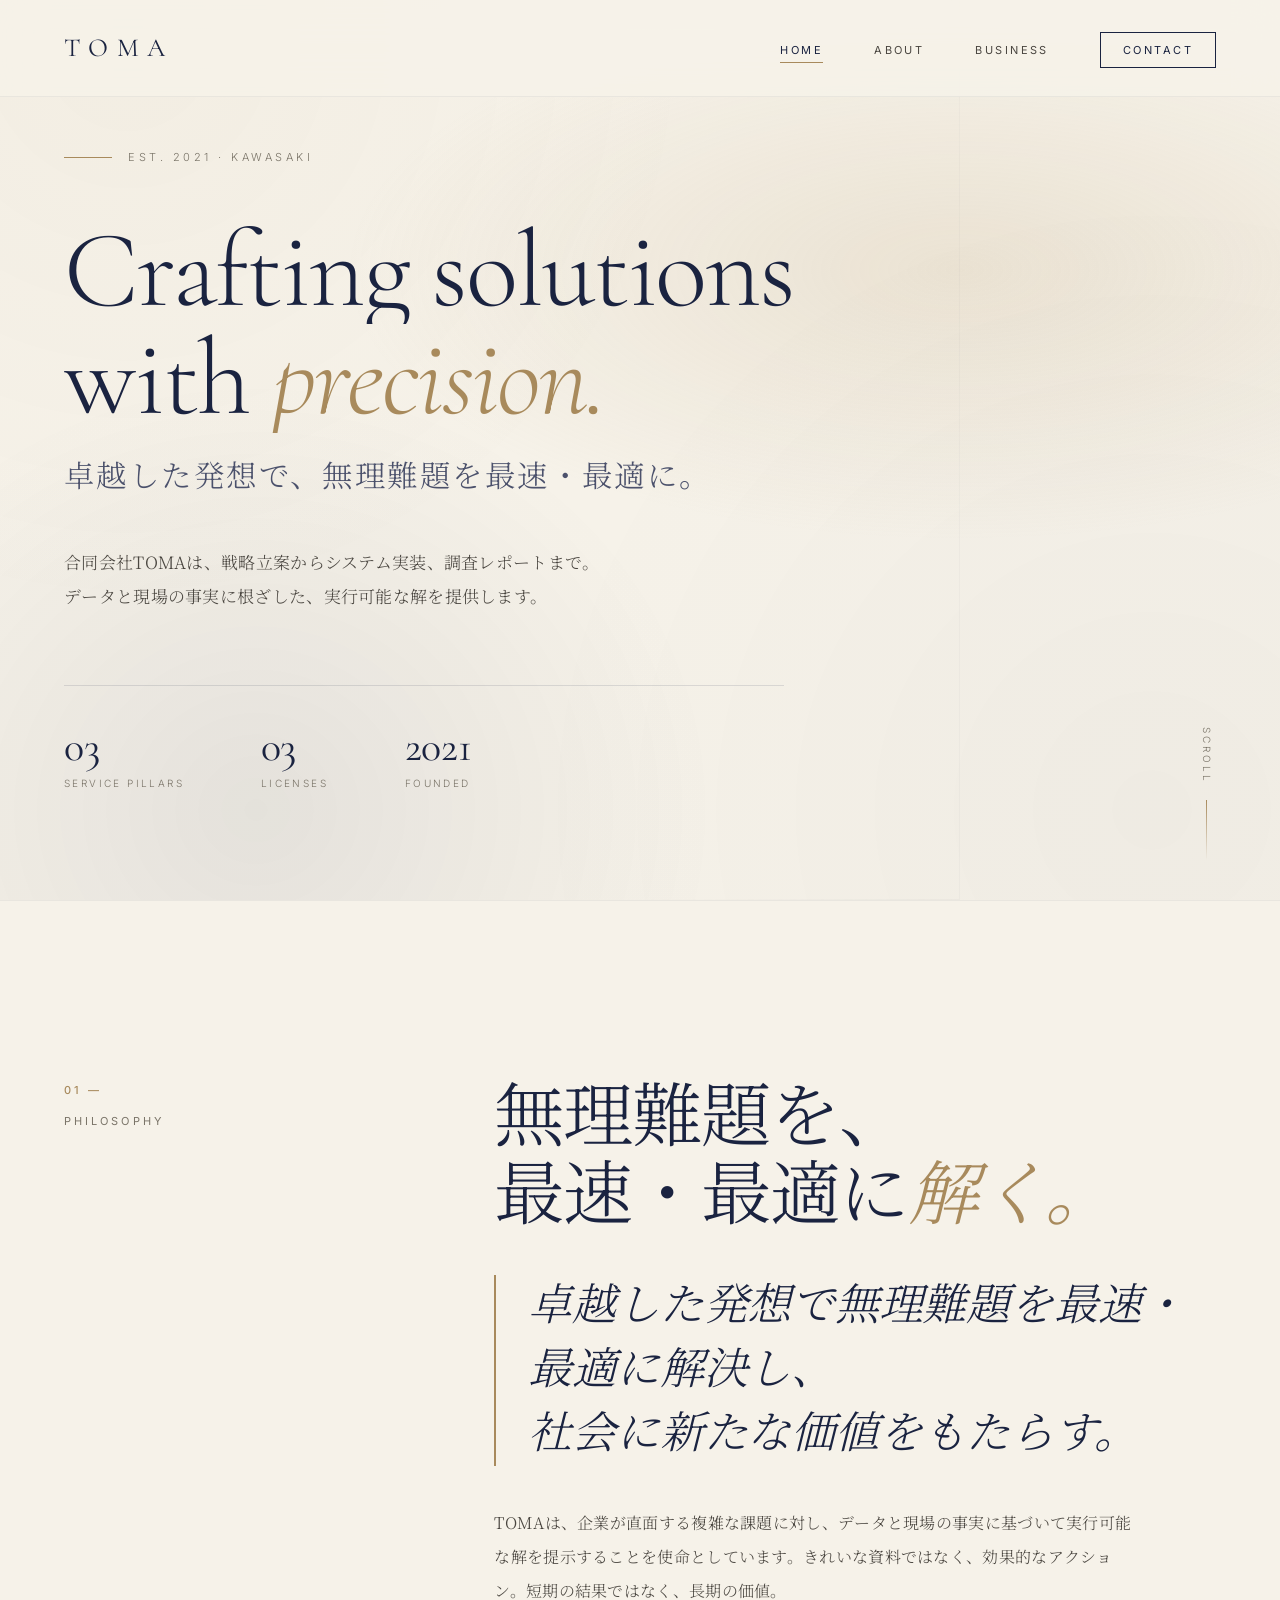
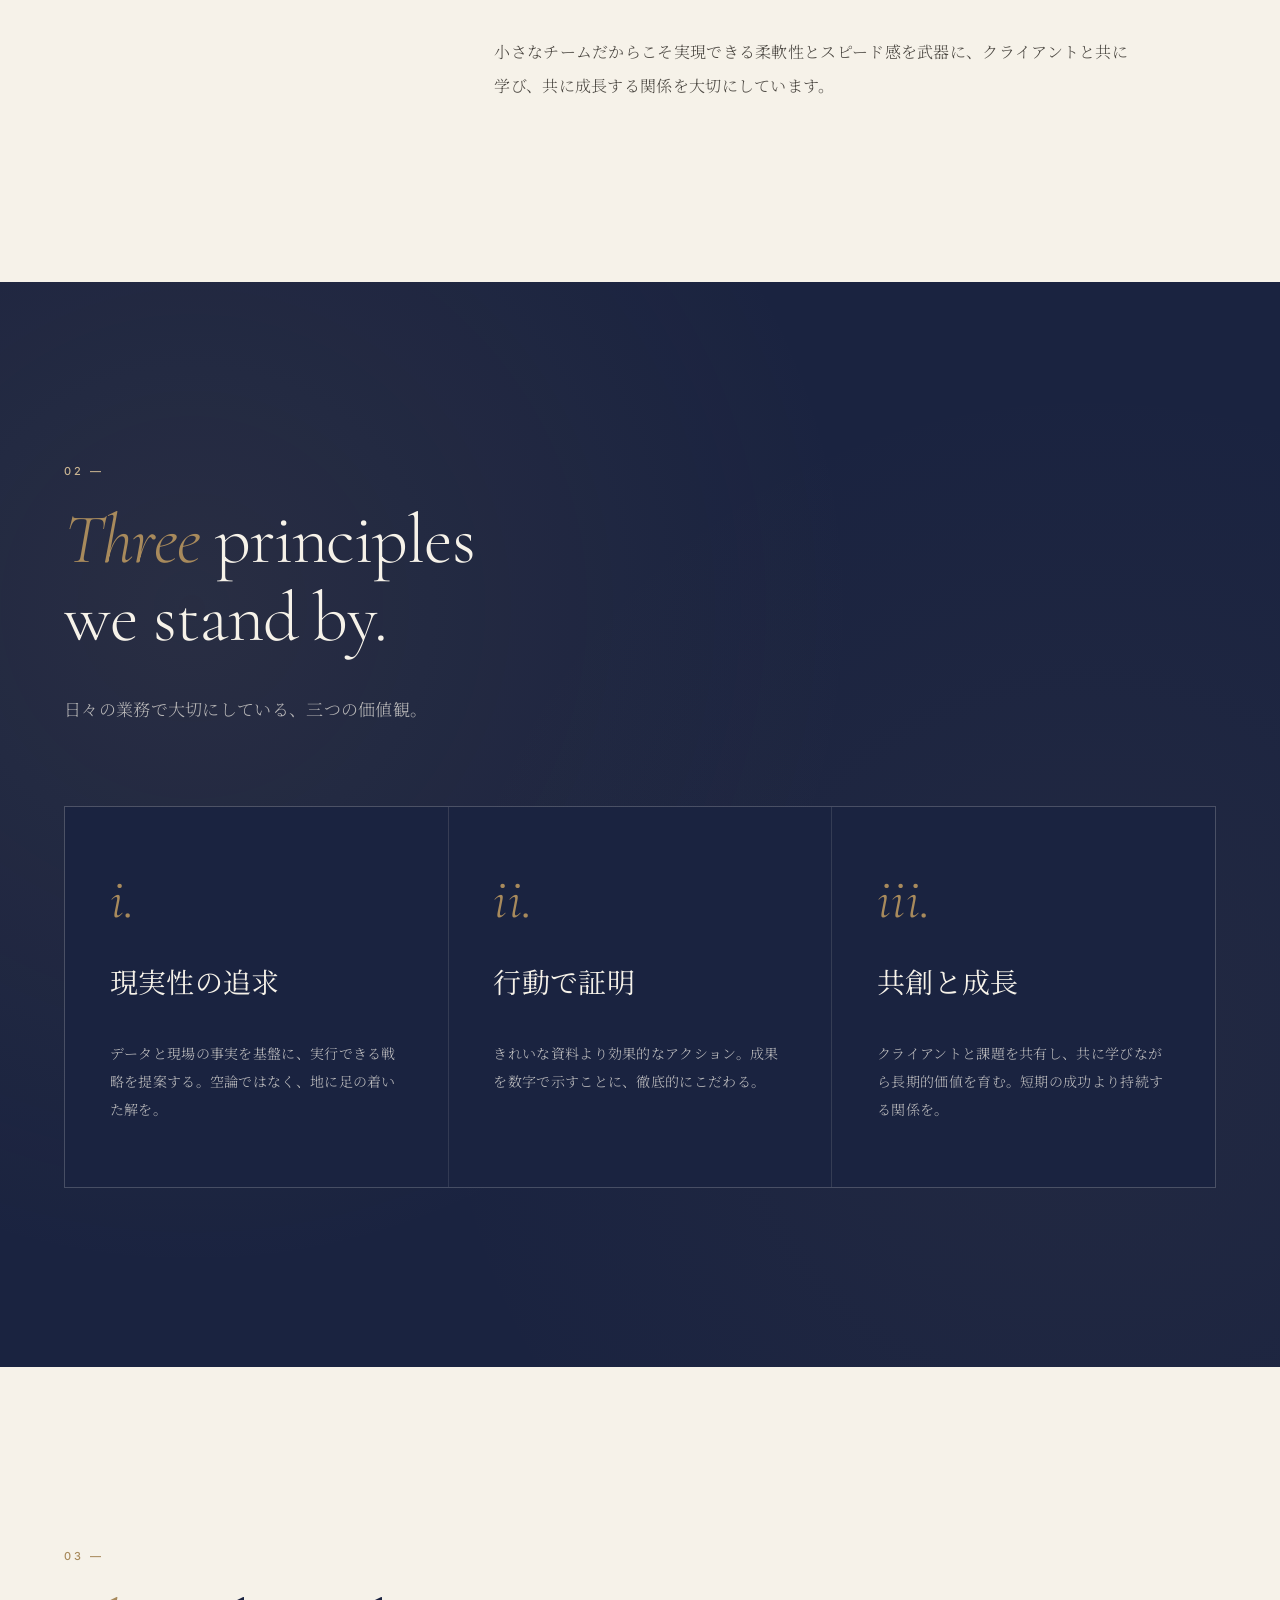
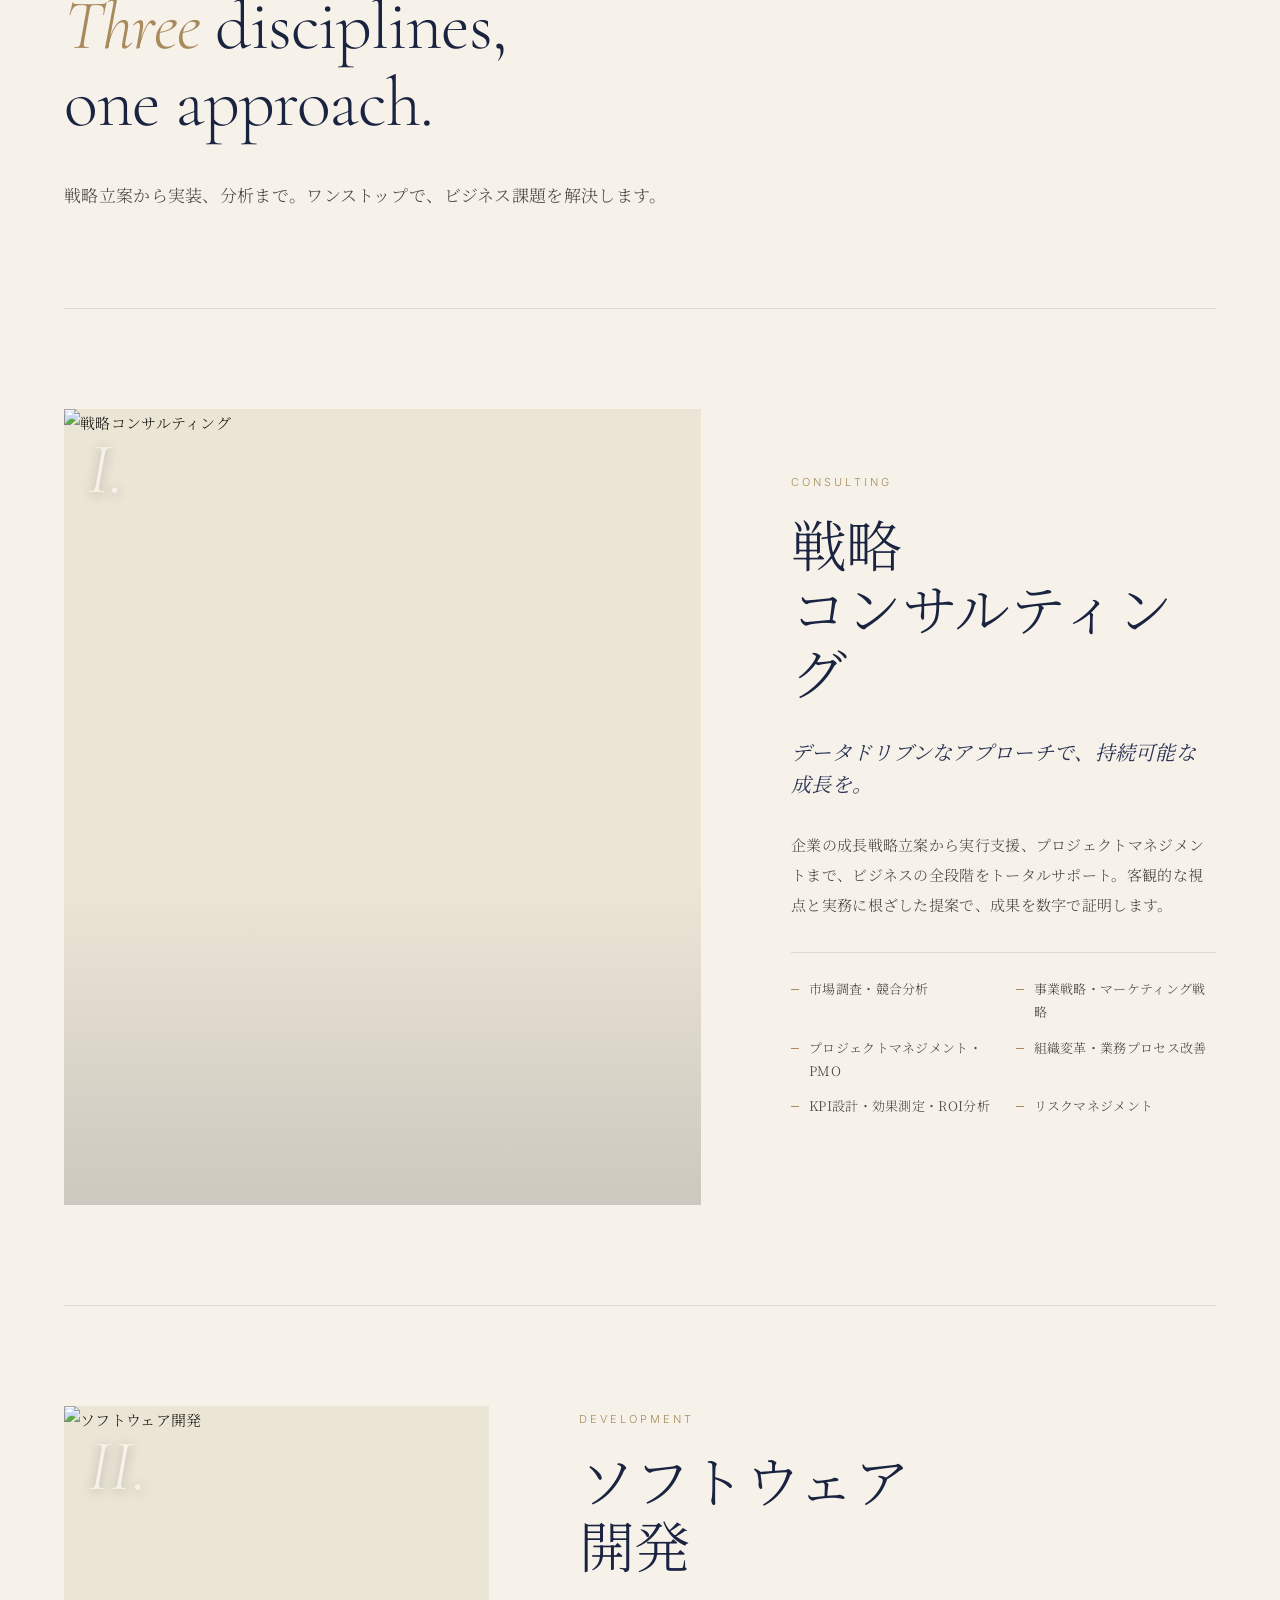
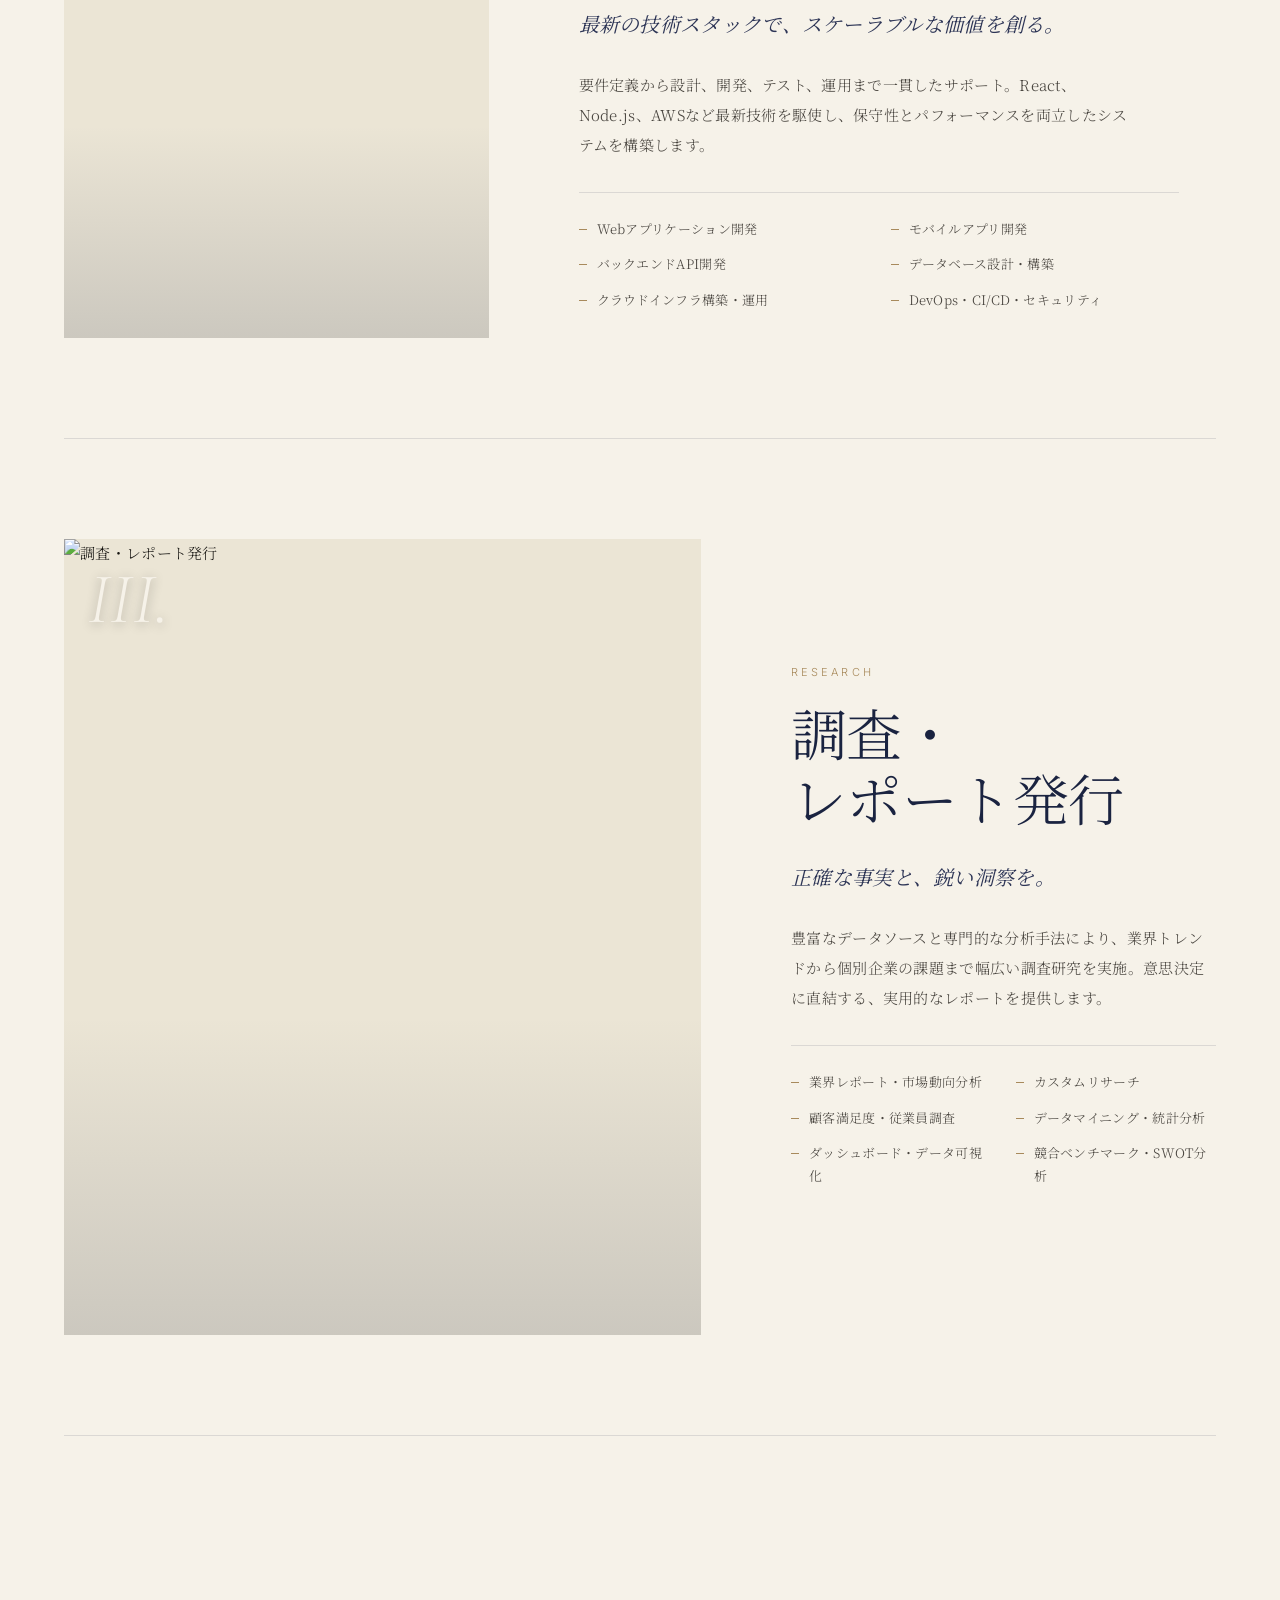
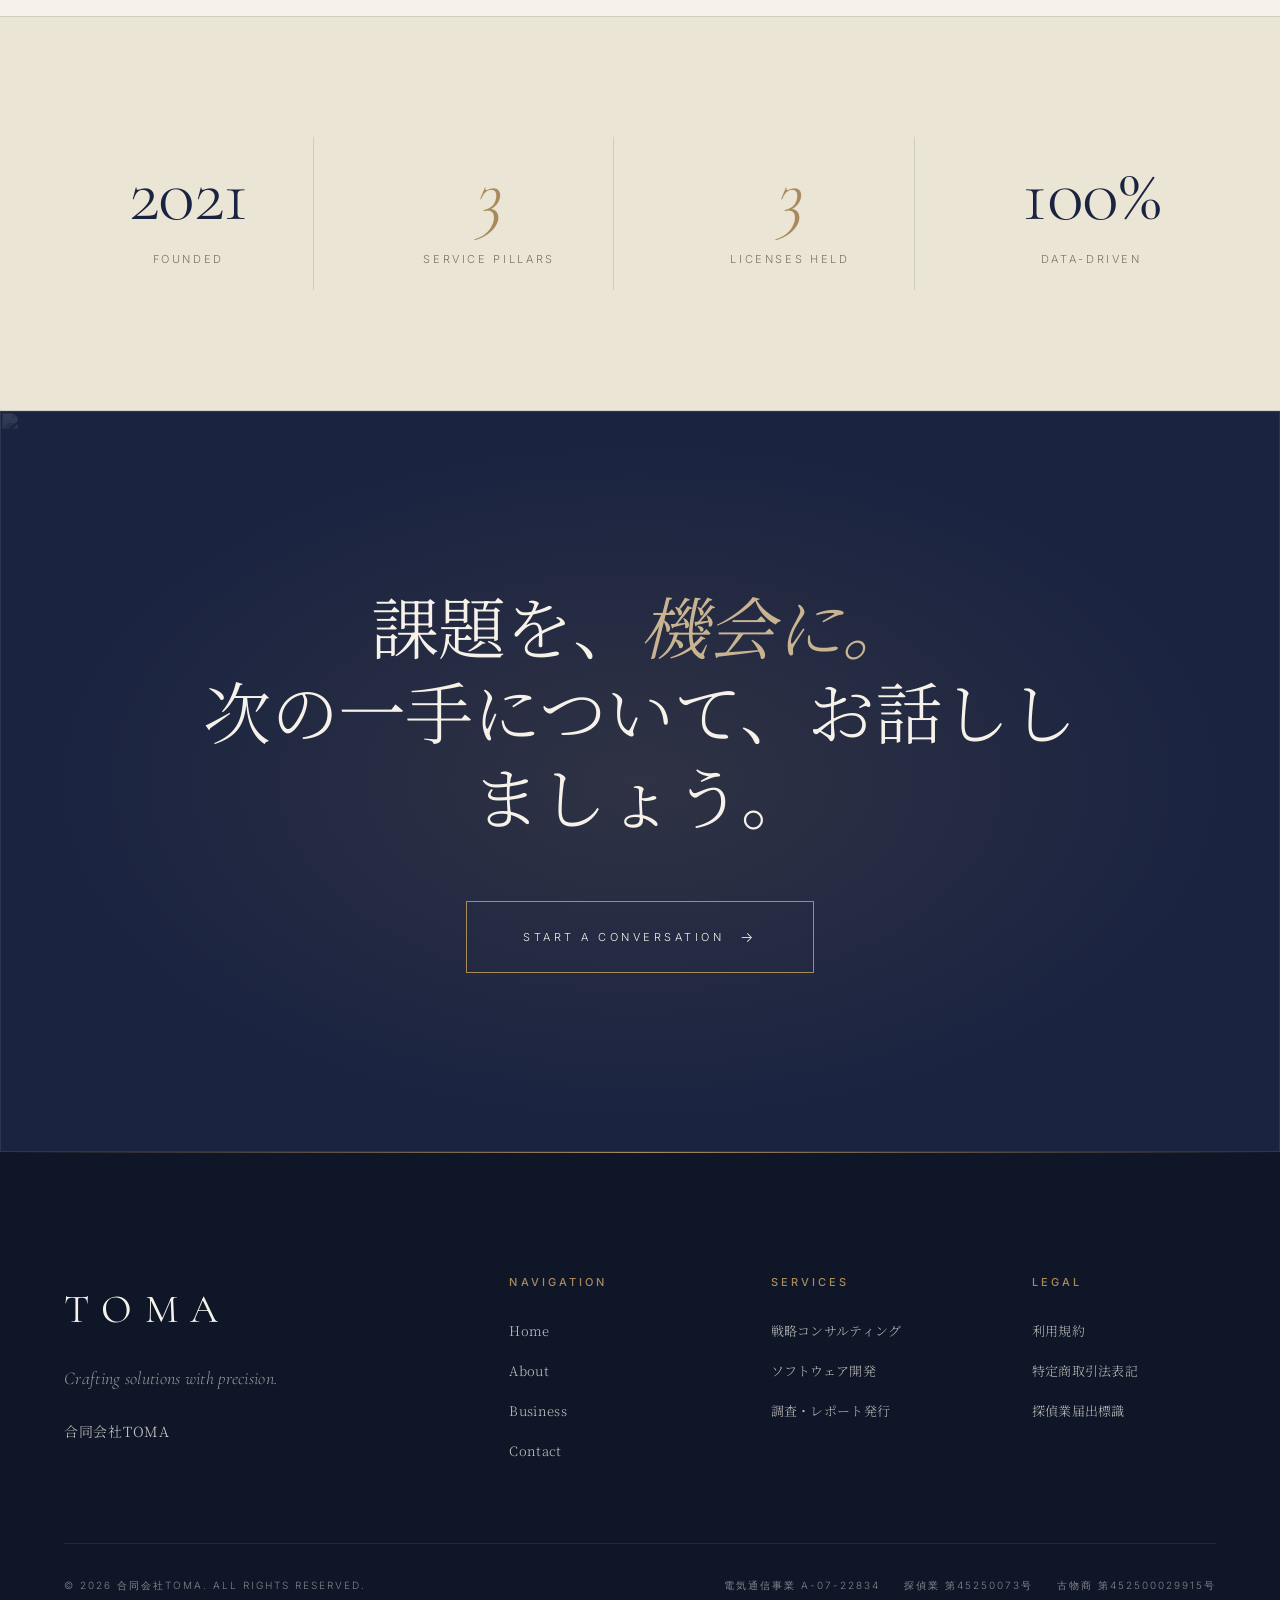
==== commit d14334e0: "Add files via upload" ====
--- a/index.html
+++ b/index.html
@@ -3,11 +3,11 @@
 <head>
 <meta charset="UTF-8">
 <meta name="viewport" content="width=device-width, initial-scale=1.0">
-<title>TOMA | 株式会社トマ</title>
-<meta name="description" content="TOMA — 不動産、国際事業開発、ホスピタリティ。日本・サウジアラビア・インドネシア・ドバイを拠点に、境界を越えた価値創造を。">
+<title>合同会社TOMA | Crafting solutions with precision.</title>
+<meta name="description" content="合同会社TOMA — 戦略コンサルティング、ソフトウェア開発、調査・レポート発行。データドリブンなアプローチでビジネス成長を支援します。">
 <link rel="preconnect" href="https://fonts.googleapis.com">
 <link rel="preconnect" href="https://fonts.gstatic.com" crossorigin>
-<link href="https://fonts.googleapis.com/css2?family=Cormorant+Garamond:ital,wght@0,300;0,400;0,500;1,300;1,400&family=Noto+Serif+JP:wght@200;300;400;500&family=Inter:wght@300;400&display=swap" rel="stylesheet">
+<link href="https://fonts.googleapis.com/css2?family=Cormorant+Garamond:ital,wght@0,300;0,400;0,500;1,300;1,400&family=Noto+Serif+JP:wght@200;300;400;500&family=Inter:wght@300;400;500&display=swap" rel="stylesheet">
 <link rel="stylesheet" href="style.css">
 </head>
 <body>
@@ -19,7 +19,7 @@
       <li><a href="index.html" class="active">Home</a></li>
       <li><a href="about.html">About</a></li>
       <li><a href="business.html">Business</a></li>
-      <li><a href="contact.html">Contact</a></li>
+      <li><a href="contact.html" class="nav-cta">Contact</a></li>
     </ul>
     <button class="nav-toggle" aria-label="Menu">
       <span></span><span></span>
@@ -28,18 +28,21 @@
 </nav>
 
 <header class="hero">
-  <div class="hero-gradient"></div>
+  <div class="hero-bg">
+    <img src="https://images.unsplash.com/photo-1480714378408-67cf0d13bc1b?w=1600&q=80&auto=format" alt="">
+  </div>
   <div class="hero-content">
-    <div class="hero-eyebrow"><span class="line"></span>Est. Tokyo</div>
+    <div class="hero-eyebrow"><span class="line"></span>Est. 2021 · Kawasaki</div>
     <h1 class="hero-title">
-      <span class="reveal"><span>Crafting value</span></span>
-      <span class="reveal"><span><em>beyond borders.</em></span></span>
+      <span class="reveal"><span>Crafting solutions</span></span>
+      <span class="reveal"><span>with <em>precision.</em></span></span>
+      <span class="jp reveal"><span>卓越した発想で、無理難題を最速・最適に。</span></span>
     </h1>
-    <p class="hero-sub reveal-delay">東京を起点に、世界の要所へ。<br>不動産、国際事業、ホスピタリティを横断する創造的な投資と開発。</p>
+    <p class="hero-sub reveal-delay">合同会社TOMAは、戦略立案からシステム実装、調査レポートまで。<br>データと現場の事実に根ざした、実行可能な解を提供します。</p>
     <div class="hero-meta reveal-delay">
-      <div class="meta-item"><span class="meta-num">04</span><span class="meta-label">Countries</span></div>
-      <div class="meta-item"><span class="meta-num">08</span><span class="meta-label">Companies</span></div>
-      <div class="meta-item"><span class="meta-num">2030</span><span class="meta-label">Main Market</span></div>
+      <div class="meta-item"><span class="meta-num">03</span><span class="meta-label">Service Pillars</span></div>
+      <div class="meta-item"><span class="meta-num">03</span><span class="meta-label">Licenses</span></div>
+      <div class="meta-item"><span class="meta-num">2021</span><span class="meta-label">Founded</span></div>
     </div>
   </div>
   <div class="hero-scroll">
@@ -48,71 +51,156 @@
   </div>
 </header>
 
-<section class="intro">
-  <div class="container">
-    <div class="intro-grid">
-      <div class="intro-label">
+<section class="philosophy">
+  <div class="container">
+    <div class="philosophy-grid">
+      <div class="philosophy-label">
         <span class="label-num">01 —</span>
         <span class="label-text">Philosophy</span>
       </div>
-      <div class="intro-body">
-        <h2 class="section-title">境界のない、<br>価値の創造を。</h2>
-        <p>TOMAは、国境、業種、慣習—あらゆる境界を越えて価値を生み出す企業群です。日本で培った緻密な実行力と、中東・東南アジアで築いた信頼のネットワークを掛け合わせ、他にはない機会を形にしていきます。</p>
-        <p>一つひとつの判断が、次の十年を形づくる。私たちはそう信じ、長期の視座で事業を営んでいます。</p>
-      </div>
-    </div>
-  </div>
-</section>
-
-<section class="showcase">
-  <div class="container">
-    <div class="showcase-head">
-      <span class="label-num">02 —</span>
-      <h2 class="section-title">Business Areas</h2>
-    </div>
-    <div class="showcase-grid">
-      <article class="showcase-item">
-        <div class="item-num">I.</div>
-        <h3>Real Estate</h3>
-        <p>東京都心の複合的不動産取引から、サウジアラビア・ドバイの高級レジデンスまで。クロスボーダー不動産の設計と実行。</p>
-        <a href="business.html#realestate" class="arrow-link">詳細 <span>→</span></a>
+      <div class="philosophy-body">
+        <h2 class="section-title">無理難題を、<br>最速・最適に<em>解く。</em></h2>
+        <blockquote class="quote">
+          卓越した発想で無理難題を最速・最適に解決し、<br>社会に新たな価値をもたらす。
+        </blockquote>
+        <p>TOMAは、企業が直面する複雑な課題に対し、データと現場の事実に基づいて実行可能な解を提示することを使命としています。きれいな資料ではなく、効果的なアクション。短期の結果ではなく、長期の価値。</p>
+        <p>小さなチームだからこそ実現できる柔軟性とスピード感を武器に、クライアントと共に学び、共に成長する関係を大切にしています。</p>
+      </div>
+    </div>
+  </div>
+</section>
+
+<section class="principles">
+  <div class="container">
+    <div class="principles-head">
+      <span class="label-num" style="color: var(--gold-pale);">02 —</span>
+      <h2 class="section-title"><em>Three</em> principles<br>we stand by.</h2>
+      <p>日々の業務で大切にしている、三つの価値観。</p>
+    </div>
+    <div class="principles-grid">
+      <article class="principle-item">
+        <span class="principle-num">i.</span>
+        <h3>現実性の追求</h3>
+        <p>データと現場の事実を基盤に、実行できる戦略を提案する。空論ではなく、地に足の着いた解を。</p>
       </article>
-      <article class="showcase-item">
-        <div class="item-num">II.</div>
-        <h3>International Development</h3>
-        <p>Vision 2030を見据えたサウジアラビア進出支援。現地法人設立から、RHQ・MISA手続き、IPO準備まで一気通貫。</p>
-        <a href="business.html#international" class="arrow-link">詳細 <span>→</span></a>
+      <article class="principle-item">
+        <span class="principle-num">ii.</span>
+        <h3>行動で証明</h3>
+        <p>きれいな資料より効果的なアクション。成果を数字で示すことに、徹底的にこだわる。</p>
       </article>
-      <article class="showcase-item">
-        <div class="item-num">III.</div>
-        <h3>Hospitality & F&amp;B</h3>
-        <p>インドネシア・ロンボク島のリゾート開発、東京の飲食事業、ECブランド運営。場と体験を創る。</p>
-        <a href="business.html#hospitality" class="arrow-link">詳細 <span>→</span></a>
+      <article class="principle-item">
+        <span class="principle-num">iii.</span>
+        <h3>共創と成長</h3>
+        <p>クライアントと課題を共有し、共に学びながら長期的価値を育む。短期の成功より持続する関係を。</p>
       </article>
     </div>
   </div>
 </section>
 
-<section class="global">
-  <div class="container">
-    <div class="global-head">
+<section class="services">
+  <div class="container">
+    <div class="services-head">
       <span class="label-num">03 —</span>
-      <h2 class="section-title">Global Presence</h2>
-    </div>
-    <div class="global-list">
-      <div class="region"><span class="region-num">東京</span><span class="region-dot"></span><span class="region-name">Tokyo, Japan</span></div>
-      <div class="region"><span class="region-num">リヤド</span><span class="region-dot"></span><span class="region-name">Riyadh, Saudi Arabia</span></div>
-      <div class="region"><span class="region-num">ドバイ</span><span class="region-dot"></span><span class="region-name">Dubai, UAE</span></div>
-      <div class="region"><span class="region-num">ロンボク</span><span class="region-dot"></span><span class="region-name">Lombok, Indonesia</span></div>
+      <h2 class="section-title"><em>Three</em> disciplines,<br>one approach.</h2>
+      <p>戦略立案から実装、分析まで。ワンストップで、ビジネス課題を解決します。</p>
+    </div>
+
+    <article class="service-row">
+      <div class="service-image">
+        <span class="service-num-badge">I.</span>
+        <img src="https://images.unsplash.com/photo-1460925895917-afdab827c52f?w=1000&q=80&auto=format" alt="戦略コンサルティング">
+      </div>
+      <div class="service-body">
+        <span class="service-tag">Consulting</span>
+        <h3>戦略<br>コンサルティング</h3>
+        <p class="lead">データドリブンなアプローチで、持続可能な成長を。</p>
+        <p>企業の成長戦略立案から実行支援、プロジェクトマネジメントまで、ビジネスの全段階をトータルサポート。客観的な視点と実務に根ざした提案で、成果を数字で証明します。</p>
+        <ul>
+          <li>市場調査・競合分析</li>
+          <li>事業戦略・マーケティング戦略</li>
+          <li>プロジェクトマネジメント・PMO</li>
+          <li>組織変革・業務プロセス改善</li>
+          <li>KPI設計・効果測定・ROI分析</li>
+          <li>リスクマネジメント</li>
+        </ul>
+      </div>
+    </article>
+
+    <article class="service-row">
+      <div class="service-image">
+        <span class="service-num-badge">II.</span>
+        <img src="https://images.unsplash.com/photo-1555949963-aa79dcee981c?w=1000&q=80&auto=format" alt="ソフトウェア開発">
+      </div>
+      <div class="service-body">
+        <span class="service-tag">Development</span>
+        <h3>ソフトウェア<br>開発</h3>
+        <p class="lead">最新の技術スタックで、スケーラブルな価値を創る。</p>
+        <p>要件定義から設計、開発、テスト、運用まで一貫したサポート。React、Node.js、AWSなど最新技術を駆使し、保守性とパフォーマンスを両立したシステムを構築します。</p>
+        <ul>
+          <li>Webアプリケーション開発</li>
+          <li>モバイルアプリ開発</li>
+          <li>バックエンドAPI開発</li>
+          <li>データベース設計・構築</li>
+          <li>クラウドインフラ構築・運用</li>
+          <li>DevOps・CI/CD・セキュリティ</li>
+        </ul>
+      </div>
+    </article>
+
+    <article class="service-row">
+      <div class="service-image">
+        <span class="service-num-badge">III.</span>
+        <img src="https://images.unsplash.com/photo-1551288049-bebda4e38f71?w=1000&q=80&auto=format" alt="調査・レポート発行">
+      </div>
+      <div class="service-body">
+        <span class="service-tag">Research</span>
+        <h3>調査・<br>レポート発行</h3>
+        <p class="lead">正確な事実と、鋭い洞察を。</p>
+        <p>豊富なデータソースと専門的な分析手法により、業界トレンドから個別企業の課題まで幅広い調査研究を実施。意思決定に直結する、実用的なレポートを提供します。</p>
+        <ul>
+          <li>業界レポート・市場動向分析</li>
+          <li>カスタムリサーチ</li>
+          <li>顧客満足度・従業員調査</li>
+          <li>データマイニング・統計分析</li>
+          <li>ダッシュボード・データ可視化</li>
+          <li>競合ベンチマーク・SWOT分析</li>
+        </ul>
+      </div>
+    </article>
+  </div>
+</section>
+
+<section class="stats">
+  <div class="container">
+    <div class="stats-grid">
+      <div class="stat-item">
+        <div class="stat-num">2021</div>
+        <div class="stat-label">Founded</div>
+      </div>
+      <div class="stat-item">
+        <div class="stat-num"><em>3</em></div>
+        <div class="stat-label">Service Pillars</div>
+      </div>
+      <div class="stat-item">
+        <div class="stat-num"><em>3</em></div>
+        <div class="stat-label">Licenses Held</div>
+      </div>
+      <div class="stat-item">
+        <div class="stat-num">100%</div>
+        <div class="stat-label">Data-Driven</div>
+      </div>
     </div>
   </div>
 </section>
 
 <section class="cta">
-  <div class="container">
-    <p class="cta-lead">新しい事業、投資機会、<br>協業についてのご相談は。</p>
+  <div class="cta-image">
+    <img src="https://images.unsplash.com/photo-1444723121867-7a241cacace9?w=1600&q=80&auto=format" alt="">
+  </div>
+  <div class="container">
+    <p class="cta-lead">課題を、<em>機会に。</em><br>次の一手について、お話ししましょう。</p>
     <a href="contact.html" class="cta-button">
-      <span>Contact Us</span>
+      <span>Start a Conversation</span>
       <span class="arrow">→</span>
     </a>
   </div>
@@ -123,9 +211,10 @@
     <div class="footer-grid">
       <div class="footer-brand">
         <div class="footer-logo">TOMA</div>
-        <p>Crafting value beyond borders.</p>
-      </div>
-      <div class="footer-links">
+        <p>Crafting solutions with precision.</p>
+        <div class="company-name">合同会社TOMA</div>
+      </div>
+      <div class="footer-col">
         <h4>Navigation</h4>
         <ul>
           <li><a href="index.html">Home</a></li>
@@ -134,14 +223,30 @@
           <li><a href="contact.html">Contact</a></li>
         </ul>
       </div>
-      <div class="footer-info">
-        <h4>Headquarters</h4>
-        <p>東京都<br>nuta@toma.asia</p>
+      <div class="footer-col">
+        <h4>Services</h4>
+        <ul>
+          <li><a href="business.html#consulting">戦略コンサルティング</a></li>
+          <li><a href="business.html#development">ソフトウェア開発</a></li>
+          <li><a href="business.html#research">調査・レポート発行</a></li>
+        </ul>
+      </div>
+      <div class="footer-col">
+        <h4>Legal</h4>
+        <ul>
+          <li><a href="terms.html">利用規約</a></li>
+          <li><a href="tokushoho.html">特定商取引法表記</a></li>
+          <li><a href="detective.html">探偵業届出標識</a></li>
+        </ul>
       </div>
     </div>
     <div class="footer-base">
-      <span>© 2026 TOMA. All rights reserved.</span>
-      <span>Tokyo · Riyadh · Dubai · Lombok</span>
+      <span>© 2026 合同会社TOMA. All rights reserved.</span>
+      <div class="footer-licenses">
+        <span>電気通信事業 A-07-22834</span>
+        <span>探偵業 第45250073号</span>
+        <span>古物商 第452500029915号</span>
+      </div>
     </div>
   </div>
 </footer>
--- a/style.css
+++ b/style.css
@@ -1,18 +1,23 @@
 /* ============================================
-   TOMA — Corporate Site
-   Aesthetic: Refined luxury, editorial serif
+   合同会社TOMA — Corporate Site
+   Aesthetic: Refined luxury, editorial
    ============================================ */
 
 :root {
-  --ivory: #f5f1ea;
-  --ivory-deep: #ebe5da;
+  --ivory: #f6f2e9;
+  --ivory-deep: #ebe5d5;
+  --navy: #1a2340;
+  --navy-deep: #0f1628;
+  --navy-soft: #2d3556;
   --ink: #1a1814;
-  --ink-soft: #3d3a34;
-  --ink-faded: #6b665d;
+  --ink-soft: #4a4640;
+  --ink-faded: #7a7468;
   --gold: #a88a5c;
   --gold-pale: #c9b491;
-  --line: rgba(26, 24, 20, 0.12);
-  --line-soft: rgba(26, 24, 20, 0.06);
+  --gold-deep: #876d42;
+  --line: rgba(26, 35, 64, 0.12);
+  --line-soft: rgba(26, 35, 64, 0.06);
+  --white: #ffffff;
 
   --font-display: 'Cormorant Garamond', 'Noto Serif JP', serif;
   --font-jp: 'Noto Serif JP', serif;
@@ -39,25 +44,26 @@
   -moz-osx-font-smoothing: grayscale;
 }
 
-/* Subtle paper-like texture */
 body::before {
   content: '';
   position: fixed;
   inset: 0;
   background-image:
-    radial-gradient(circle at 20% 10%, rgba(168, 138, 92, 0.04) 0%, transparent 40%),
-    radial-gradient(circle at 80% 80%, rgba(168, 138, 92, 0.03) 0%, transparent 40%);
+    radial-gradient(circle at 10% 5%, rgba(168, 138, 92, 0.04) 0%, transparent 40%),
+    radial-gradient(circle at 90% 90%, rgba(26, 35, 64, 0.03) 0%, transparent 45%);
   pointer-events: none;
   z-index: 1;
 }
 
 .container {
-  max-width: 1280px;
+  max-width: 1320px;
   margin: 0 auto;
-  padding: 0 clamp(24px, 5vw, 72px);
+  padding: 0 clamp(24px, 5vw, 80px);
   position: relative;
   z-index: 2;
 }
+
+img { max-width: 100%; display: block; }
 
 /* ============================================
    NAVIGATION
@@ -67,17 +73,17 @@
   top: 0; left: 0; right: 0;
   z-index: 100;
   padding: 24px 0;
-  background: rgba(245, 241, 234, 0.88);
-  backdrop-filter: blur(16px);
-  -webkit-backdrop-filter: blur(16px);
+  background: rgba(246, 242, 233, 0.85);
+  backdrop-filter: blur(20px);
+  -webkit-backdrop-filter: blur(20px);
   border-bottom: 1px solid var(--line-soft);
   transition: all 0.4s var(--ease);
 }
 
 .nav-inner {
-  max-width: 1280px;
+  max-width: 1320px;
   margin: 0 auto;
-  padding: 0 clamp(24px, 5vw, 72px);
+  padding: 0 clamp(24px, 5vw, 80px);
   display: flex;
   align-items: center;
   justify-content: space-between;
@@ -87,8 +93,8 @@
   font-family: var(--font-display);
   font-weight: 400;
   font-size: 26px;
-  letter-spacing: 0.28em;
-  color: var(--ink);
+  letter-spacing: 0.32em;
+  color: var(--navy);
   text-decoration: none;
   transition: color 0.3s var(--ease);
 }
@@ -97,38 +103,54 @@
 
 .nav-menu {
   display: flex;
-  gap: 48px;
+  gap: clamp(24px, 4vw, 52px);
   list-style: none;
+  align-items: center;
 }
 
 .nav-menu a {
   color: var(--ink-soft);
   text-decoration: none;
   font-family: var(--font-sans);
-  font-size: 12px;
-  letter-spacing: 0.18em;
+  font-size: 11px;
+  letter-spacing: 0.22em;
   text-transform: uppercase;
   font-weight: 400;
   position: relative;
   transition: color 0.3s var(--ease);
-  padding: 4px 0;
+  padding: 6px 0;
 }
 
 .nav-menu a::after {
   content: '';
   position: absolute;
-  bottom: 0;
-  left: 0;
-  width: 0;
-  height: 1px;
+  bottom: 0; left: 0;
+  width: 0; height: 1px;
   background: var(--gold);
   transition: width 0.4s var(--ease);
 }
 
 .nav-menu a:hover,
-.nav-menu a.active { color: var(--ink); }
+.nav-menu a.active { color: var(--navy); }
 .nav-menu a.active::after,
 .nav-menu a:hover::after { width: 100%; }
+
+.nav-cta {
+  padding: 10px 22px !important;
+  border: 1px solid var(--navy);
+  color: var(--navy) !important;
+  transition: all 0.3s var(--ease);
+}
+
+.nav-cta::after { display: none !important; }
+.nav-cta:hover {
+  background: var(--navy);
+  color: var(--ivory) !important;
+}
+.nav-cta.active {
+  background: var(--navy);
+  color: var(--ivory) !important;
+}
 
 .nav-toggle {
   display: none;
@@ -146,7 +168,7 @@
   left: 0;
   width: 100%;
   height: 1px;
-  background: var(--ink);
+  background: var(--navy);
   transition: all 0.3s var(--ease);
 }
 
@@ -161,21 +183,40 @@
   display: flex;
   align-items: center;
   position: relative;
-  padding: 120px clamp(24px, 5vw, 72px) 80px;
+  padding: 140px clamp(24px, 5vw, 80px) 100px;
   overflow: hidden;
 }
 
-.hero-gradient {
+.hero-bg {
+  position: absolute;
+  inset: 0;
+  z-index: 0;
+}
+
+.hero-bg::before {
+  content: '';
   position: absolute;
   inset: 0;
   background:
-    radial-gradient(ellipse at top right, rgba(201, 180, 145, 0.18) 0%, transparent 55%),
-    radial-gradient(ellipse at bottom left, rgba(168, 138, 92, 0.08) 0%, transparent 55%);
-  pointer-events: none;
+    radial-gradient(ellipse 80% 50% at 75% 30%, rgba(201, 180, 145, 0.25) 0%, transparent 60%),
+    radial-gradient(ellipse 60% 80% at 20% 90%, rgba(26, 35, 64, 0.08) 0%, transparent 60%);
+}
+
+.hero-bg img {
+  position: absolute;
+  right: 0;
+  top: 0;
+  width: 50%;
+  height: 100%;
+  object-fit: cover;
+  opacity: 0.14;
+  mix-blend-mode: multiply;
+  mask-image: linear-gradient(to left, black 40%, transparent 100%);
+  -webkit-mask-image: linear-gradient(to left, black 40%, transparent 100%);
 }
 
 .hero-content {
-  max-width: 1280px;
+  max-width: 1320px;
   margin: 0 auto;
   width: 100%;
   position: relative;
@@ -200,17 +241,17 @@
   width: 48px;
   height: 1px;
   background: var(--gold);
-  display: inline-block;
 }
 
 .hero-title {
   font-family: var(--font-display);
   font-weight: 300;
-  font-size: clamp(52px, 10vw, 148px);
-  line-height: 1.02;
-  letter-spacing: -0.015em;
-  color: var(--ink);
+  font-size: clamp(48px, 8.5vw, 132px);
+  line-height: 1.0;
+  letter-spacing: -0.02em;
+  color: var(--navy);
   margin-bottom: 48px;
+  max-width: 1100px;
 }
 
 .hero-title em {
@@ -219,6 +260,18 @@
   color: var(--gold);
 }
 
+.hero-title .jp {
+  display: block;
+  font-family: var(--font-jp);
+  font-weight: 300;
+  font-size: 0.28em;
+  letter-spacing: 0.08em;
+  color: var(--navy-soft);
+  margin-top: 0.6em;
+  line-height: 1.5;
+  opacity: 0.85;
+}
+
 .reveal {
   display: block;
   overflow: hidden;
@@ -232,10 +285,9 @@
 
 .reveal:nth-child(1) > span { animation-delay: 0.2s; }
 .reveal:nth-child(2) > span { animation-delay: 0.4s; }
-
-@keyframes revealUp {
-  to { transform: translateY(0); }
-}
+.reveal:nth-child(3) > span { animation-delay: 0.6s; }
+
+@keyframes revealUp { to { transform: translateY(0); } }
 
 .reveal-delay {
   opacity: 0;
@@ -248,39 +300,40 @@
 }
 
 .hero-sub {
-  font-size: 16px;
+  font-size: 17px;
   color: var(--ink-soft);
-  max-width: 540px;
+  max-width: 560px;
   margin-bottom: 72px;
   line-height: 2;
 }
 
 .hero-meta {
   display: flex;
-  gap: clamp(32px, 6vw, 80px);
-  padding-top: 32px;
+  gap: clamp(32px, 6vw, 88px);
+  padding-top: 40px;
   border-top: 1px solid var(--line);
-  max-width: 640px;
+  max-width: 720px;
 }
 
 .meta-item {
   display: flex;
   flex-direction: column;
-  gap: 4px;
+  gap: 6px;
 }
 
 .meta-num {
   font-family: var(--font-display);
-  font-size: 40px;
+  font-size: 42px;
   font-weight: 400;
-  color: var(--ink);
+  color: var(--navy);
   line-height: 1;
+  letter-spacing: -0.01em;
 }
 
 .meta-label {
   font-family: var(--font-sans);
-  font-size: 11px;
-  letter-spacing: 0.2em;
+  font-size: 10px;
+  letter-spacing: 0.24em;
   text-transform: uppercase;
   color: var(--ink-faded);
 }
@@ -288,7 +341,7 @@
 .hero-scroll {
   position: absolute;
   bottom: 40px;
-  right: clamp(24px, 5vw, 72px);
+  right: clamp(24px, 5vw, 80px);
   display: flex;
   flex-direction: column;
   align-items: center;
@@ -316,17 +369,14 @@
 .scroll-line::after {
   content: '';
   position: absolute;
-  top: -20px;
-  left: 0;
+  top: -20px; left: 0;
   width: 100%;
   height: 20px;
-  background: var(--ink);
+  background: var(--navy);
   animation: scrollDot 2.4s var(--ease) infinite;
 }
 
-@keyframes scrollDot {
-  to { top: 60px; }
-}
+@keyframes scrollDot { to { top: 60px; } }
 
 /* ============================================
    SECTION BASICS
@@ -334,10 +384,10 @@
 .section-title {
   font-family: var(--font-display);
   font-weight: 300;
-  font-size: clamp(36px, 5vw, 64px);
-  line-height: 1.15;
-  letter-spacing: -0.01em;
-  color: var(--ink);
+  font-size: clamp(36px, 5.5vw, 72px);
+  line-height: 1.1;
+  letter-spacing: -0.015em;
+  color: var(--navy);
 }
 
 .section-title em {
@@ -351,7 +401,7 @@
   letter-spacing: 0.28em;
   text-transform: uppercase;
   color: var(--gold);
-  font-weight: 400;
+  font-weight: 500;
 }
 
 .label-text {
@@ -364,201 +414,337 @@
 }
 
 /* ============================================
-   INTRO SECTION
+   PHILOSOPHY
    ============================================ */
-.intro {
+.philosophy {
+  padding: clamp(100px, 14vw, 200px) 0;
+  border-top: 1px solid var(--line-soft);
+  position: relative;
+}
+
+.philosophy-grid {
+  display: grid;
+  grid-template-columns: 1fr 2.2fr;
+  gap: clamp(48px, 8vw, 140px);
+  align-items: start;
+}
+
+.philosophy-label {
+  display: flex;
+  flex-direction: column;
+  gap: 10px;
+  position: sticky;
+  top: 140px;
+}
+
+.philosophy-body .quote {
+  font-family: var(--font-display);
+  font-weight: 300;
+  font-style: italic;
+  font-size: clamp(28px, 3.5vw, 44px);
+  line-height: 1.45;
+  color: var(--navy);
+  margin: 40px 0;
+  padding-left: 32px;
+  border-left: 2px solid var(--gold);
+  letter-spacing: -0.005em;
+}
+
+.philosophy-body p {
+  font-size: 16px;
+  line-height: 2.1;
+  color: var(--ink-soft);
+  margin-top: 28px;
+  max-width: 640px;
+}
+
+/* ============================================
+   PRINCIPLES
+   ============================================ */
+.principles {
   padding: clamp(100px, 14vw, 180px) 0;
-  border-top: 1px solid var(--line-soft);
-}
-
-.intro-grid {
-  display: grid;
-  grid-template-columns: 1fr 2fr;
-  gap: clamp(48px, 8vw, 120px);
-  align-items: start;
-}
-
-.intro-label {
-  display: flex;
-  flex-direction: column;
-  gap: 8px;
-  position: sticky;
-  top: 120px;
-}
-
-.intro-body p {
-  font-size: 17px;
-  line-height: 2.05;
-  color: var(--ink-soft);
-  margin-top: 32px;
-  max-width: 640px;
-}
-
-.intro-body .section-title {
-  margin-bottom: 8px;
-}
-
-/* ============================================
-   SHOWCASE
-   ============================================ */
-.showcase {
-  padding: clamp(80px, 12vw, 160px) 0;
-  background: var(--ivory-deep);
+  background: var(--navy);
+  color: var(--ivory);
   position: relative;
-}
-
-.showcase::before {
+  overflow: hidden;
+}
+
+.principles::before {
   content: '';
   position: absolute;
-  top: 0; left: 0; right: 0;
-  height: 1px;
-  background: var(--line);
-}
-
-.showcase-head {
+  inset: 0;
+  background:
+    radial-gradient(circle at 15% 30%, rgba(168, 138, 92, 0.1) 0%, transparent 50%),
+    radial-gradient(circle at 85% 70%, rgba(168, 138, 92, 0.06) 0%, transparent 50%);
+}
+
+.principles .container { position: relative; z-index: 2; }
+
+.principles-head {
   display: flex;
   flex-direction: column;
-  gap: 16px;
+  gap: 20px;
   margin-bottom: 80px;
-}
-
-.showcase-grid {
+  max-width: 800px;
+}
+
+.principles-head .section-title { color: var(--ivory); }
+
+.principles-head p {
+  font-size: 17px;
+  line-height: 2;
+  color: rgba(246, 242, 233, 0.7);
+  margin-top: 16px;
+  max-width: 560px;
+}
+
+.principles-grid {
   display: grid;
   grid-template-columns: repeat(3, 1fr);
   gap: 1px;
-  background: var(--line);
-  border: 1px solid var(--line);
-}
-
-.showcase-item {
-  background: var(--ivory-deep);
-  padding: 56px clamp(24px, 3vw, 48px);
+  background: rgba(255, 255, 255, 0.1);
+  border: 1px solid rgba(255, 255, 255, 0.1);
+}
+
+.principle-item {
+  background: var(--navy);
+  padding: 64px clamp(28px, 3.5vw, 56px);
   display: flex;
   flex-direction: column;
-  gap: 20px;
+  gap: 24px;
+  min-height: 380px;
+  position: relative;
   transition: background 0.5s var(--ease);
-  position: relative;
-  min-height: 340px;
-}
-
-.showcase-item:hover {
-  background: var(--ivory);
-}
-
-.item-num {
+}
+
+.principle-item:hover {
+  background: var(--navy-soft);
+}
+
+.principle-num {
   font-family: var(--font-display);
   font-style: italic;
-  font-size: 52px;
+  font-size: 56px;
   font-weight: 300;
   color: var(--gold);
   line-height: 1;
-}
-
-.showcase-item h3 {
+  margin-bottom: 8px;
+}
+
+.principle-item h3 {
   font-family: var(--font-display);
   font-size: 28px;
   font-weight: 400;
-  color: var(--ink);
+  color: var(--ivory);
   letter-spacing: 0.01em;
-}
-
-.showcase-item p {
+  margin-bottom: 4px;
+}
+
+.principle-item p {
+  color: rgba(246, 242, 233, 0.75);
+  font-size: 14px;
+  line-height: 2;
+  flex-grow: 1;
+}
+
+/* ============================================
+   BUSINESS AREAS (3 services)
+   ============================================ */
+.services {
+  padding: clamp(100px, 14vw, 200px) 0;
+}
+
+.services-head {
+  display: flex;
+  flex-direction: column;
+  gap: 20px;
+  margin-bottom: 96px;
+  max-width: 800px;
+}
+
+.services-head p {
+  font-size: 17px;
+  line-height: 2;
   color: var(--ink-soft);
-  font-size: 14px;
-  line-height: 1.95;
-  flex-grow: 1;
-}
-
-.arrow-link {
+  margin-top: 16px;
+}
+
+.service-row {
+  display: grid;
+  grid-template-columns: 1fr 1.5fr;
+  gap: clamp(48px, 7vw, 120px);
+  padding: clamp(56px, 8vw, 100px) 0;
+  border-top: 1px solid var(--line);
+  align-items: center;
+}
+
+.service-row:nth-child(even) {
+  grid-template-columns: 1.5fr 1fr;
+}
+
+.service-row:nth-child(even) .service-image { order: -1; }
+
+.service-row:last-child {
+  border-bottom: 1px solid var(--line);
+}
+
+.service-image {
+  position: relative;
+  aspect-ratio: 4 / 5;
+  overflow: hidden;
+  background: var(--ivory-deep);
+}
+
+.service-image img {
+  width: 100%;
+  height: 100%;
+  object-fit: cover;
+  transition: transform 1.2s var(--ease);
+  filter: saturate(0.92) contrast(1.02);
+}
+
+.service-image:hover img { transform: scale(1.04); }
+
+.service-image::after {
+  content: '';
+  position: absolute;
+  inset: 0;
+  background: linear-gradient(to bottom, transparent 60%, rgba(26, 35, 64, 0.15));
+  pointer-events: none;
+}
+
+.service-num-badge {
+  position: absolute;
+  top: 24px;
+  left: 24px;
+  font-family: var(--font-display);
+  font-style: italic;
+  font-size: 72px;
+  font-weight: 300;
+  color: var(--ivory);
+  line-height: 1;
+  z-index: 2;
+  text-shadow: 0 2px 12px rgba(0,0,0,0.3);
+}
+
+.service-body .service-tag {
+  font-family: var(--font-sans);
+  font-size: 11px;
+  letter-spacing: 0.28em;
+  text-transform: uppercase;
+  color: var(--gold);
+  margin-bottom: 24px;
+  display: block;
+}
+
+.service-body h3 {
+  font-family: var(--font-display);
+  font-size: clamp(36px, 4.5vw, 56px);
+  font-weight: 300;
+  line-height: 1.15;
+  color: var(--navy);
+  margin-bottom: 28px;
+  letter-spacing: -0.01em;
+}
+
+.service-body .lead {
+  font-family: var(--font-display);
+  font-style: italic;
+  font-size: 20px;
+  line-height: 1.6;
+  color: var(--navy-soft);
+  margin-bottom: 28px;
+  font-weight: 400;
+}
+
+.service-body p {
+  font-size: 15px;
+  line-height: 2;
+  color: var(--ink-soft);
+  margin-bottom: 32px;
+  max-width: 560px;
+}
+
+.service-body ul {
+  list-style: none;
+  padding: 24px 0;
+  border-top: 1px solid var(--line);
+  display: grid;
+  grid-template-columns: 1fr 1fr;
+  gap: 12px 24px;
+  max-width: 600px;
+}
+
+.service-body li {
+  font-size: 13px;
+  line-height: 1.8;
+  color: var(--ink-soft);
+  padding-left: 18px;
+  position: relative;
+}
+
+.service-body li::before {
+  content: '';
+  position: absolute;
+  left: 0; top: 12px;
+  width: 8px;
+  height: 1px;
+  background: var(--gold);
+}
+
+/* ============================================
+   STATS STRIP
+   ============================================ */
+.stats {
+  padding: clamp(80px, 10vw, 120px) 0;
+  border-top: 1px solid var(--line);
+  border-bottom: 1px solid var(--line);
+  background: var(--ivory-deep);
+}
+
+.stats-grid {
+  display: grid;
+  grid-template-columns: repeat(4, 1fr);
+  gap: clamp(24px, 4vw, 60px);
+}
+
+.stat-item {
+  text-align: center;
+  padding: 20px 0;
+  border-right: 1px solid var(--line);
+}
+
+.stat-item:last-child { border-right: none; }
+
+.stat-num {
+  font-family: var(--font-display);
+  font-size: clamp(48px, 6vw, 80px);
+  font-weight: 300;
+  color: var(--navy);
+  line-height: 1;
+  letter-spacing: -0.02em;
+  margin-bottom: 16px;
+}
+
+.stat-num em {
+  font-style: italic;
+  color: var(--gold);
+}
+
+.stat-label {
   font-family: var(--font-sans);
   font-size: 11px;
   letter-spacing: 0.24em;
   text-transform: uppercase;
-  color: var(--ink);
-  text-decoration: none;
-  display: inline-flex;
-  align-items: center;
-  gap: 12px;
-  margin-top: 16px;
-  transition: gap 0.3s var(--ease), color 0.3s var(--ease);
-  align-self: flex-start;
-}
-
-.arrow-link span {
-  transition: transform 0.3s var(--ease);
-}
-
-.arrow-link:hover {
-  color: var(--gold);
-  gap: 20px;
-}
-
-/* ============================================
-   GLOBAL PRESENCE
-   ============================================ */
-.global {
-  padding: clamp(100px, 14vw, 180px) 0;
-}
-
-.global-head {
-  display: flex;
-  flex-direction: column;
-  gap: 16px;
-  margin-bottom: 72px;
-}
-
-.global-list {
-  border-top: 1px solid var(--line);
-}
-
-.region {
-  display: grid;
-  grid-template-columns: 180px 1fr 3fr;
-  align-items: center;
-  padding: 40px 0;
-  border-bottom: 1px solid var(--line);
-  transition: padding-left 0.5s var(--ease);
-  cursor: default;
-}
-
-.region:hover {
-  padding-left: 24px;
-}
-
-.region-num {
-  font-family: var(--font-jp);
-  font-size: 14px;
-  color: var(--gold);
-  letter-spacing: 0.14em;
-  font-weight: 400;
-}
-
-.region-dot {
-  display: block;
-  width: 6px;
-  height: 6px;
-  border-radius: 50%;
-  background: var(--gold);
-  transform: scale(0.6);
-  transition: transform 0.4s var(--ease);
-}
-
-.region:hover .region-dot { transform: scale(1.2); }
-
-.region-name {
-  font-family: var(--font-display);
-  font-size: clamp(26px, 3.2vw, 44px);
-  font-weight: 300;
-  color: var(--ink);
-  letter-spacing: -0.005em;
+  color: var(--ink-faded);
 }
 
 /* ============================================
    CTA
    ============================================ */
 .cta {
-  padding: clamp(100px, 14vw, 180px) 0;
-  background: var(--ink);
+  padding: clamp(100px, 14vw, 200px) 0;
+  background: var(--navy);
   color: var(--ivory);
   text-align: center;
   position: relative;
@@ -569,32 +755,49 @@
   content: '';
   position: absolute;
   inset: 0;
-  background:
-    radial-gradient(ellipse at center, rgba(168, 138, 92, 0.12) 0%, transparent 60%);
+  background: radial-gradient(ellipse at center, rgba(168, 138, 92, 0.15) 0%, transparent 65%);
+}
+
+.cta-image {
+  position: absolute;
+  inset: 0;
+  opacity: 0.12;
+  z-index: 0;
+}
+
+.cta-image img {
+  width: 100%; height: 100%;
+  object-fit: cover;
 }
 
 .cta .container { position: relative; z-index: 2; }
 
 .cta-lead {
   font-family: var(--font-display);
-  font-size: clamp(32px, 4.5vw, 56px);
+  font-size: clamp(36px, 5.5vw, 68px);
   font-weight: 300;
-  line-height: 1.3;
+  line-height: 1.25;
   margin-bottom: 56px;
   color: var(--ivory);
-}
+  max-width: 920px;
+  margin-left: auto;
+  margin-right: auto;
+  letter-spacing: -0.01em;
+}
+
+.cta-lead em { font-style: italic; color: var(--gold-pale); }
 
 .cta-button {
   display: inline-flex;
   align-items: center;
   gap: 16px;
-  padding: 20px 48px;
+  padding: 22px 56px;
   border: 1px solid var(--gold);
   color: var(--ivory);
   text-decoration: none;
   font-family: var(--font-sans);
-  font-size: 12px;
-  letter-spacing: 0.28em;
+  font-size: 11px;
+  letter-spacing: 0.32em;
   text-transform: uppercase;
   transition: all 0.4s var(--ease);
   position: relative;
@@ -613,10 +816,11 @@
 
 .cta-button:hover::before { transform: translateX(0); }
 .cta-button > * { position: relative; z-index: 1; transition: color 0.3s var(--ease); }
-.cta-button:hover { color: var(--ink); border-color: var(--gold); }
+.cta-button:hover { color: var(--navy); border-color: var(--gold); }
 
 .cta-button .arrow {
   transition: transform 0.4s var(--ease);
+  font-size: 14px;
 }
 
 .cta-button:hover .arrow { transform: translateX(8px); }
@@ -625,32 +829,49 @@
    FOOTER
    ============================================ */
 .footer {
-  background: var(--ink);
+  background: var(--navy-deep);
   color: var(--ivory);
-  padding: 100px 0 40px;
-  border-top: 1px solid rgba(255, 255, 255, 0.08);
+  padding: 120px 0 40px;
+  position: relative;
+}
+
+.footer::before {
+  content: '';
+  position: absolute;
+  top: 0; left: 0; right: 0;
+  height: 1px;
+  background: linear-gradient(to right, transparent, var(--gold) 50%, transparent);
 }
 
 .footer-grid {
   display: grid;
-  grid-template-columns: 2fr 1fr 1fr;
+  grid-template-columns: 2fr 1fr 1fr 1fr;
   gap: clamp(40px, 6vw, 80px);
   margin-bottom: 80px;
 }
 
 .footer-logo {
   font-family: var(--font-display);
-  font-size: 36px;
-  letter-spacing: 0.28em;
+  font-size: 40px;
+  letter-spacing: 0.32em;
   margin-bottom: 16px;
   color: var(--ivory);
-}
-
-.footer-brand p {
-  color: var(--ink-faded);
+  font-weight: 400;
+}
+
+.footer-brand > p {
+  color: rgba(246, 242, 233, 0.6);
   font-family: var(--font-display);
   font-style: italic;
   font-size: 18px;
+  margin-bottom: 24px;
+}
+
+.footer-brand .company-name {
+  font-family: var(--font-jp);
+  font-size: 14px;
+  color: rgba(246, 242, 233, 0.8);
+  letter-spacing: 0.05em;
 }
 
 .footer h4 {
@@ -659,31 +880,31 @@
   letter-spacing: 0.28em;
   text-transform: uppercase;
   color: var(--gold);
-  font-weight: 400;
+  font-weight: 500;
   margin-bottom: 24px;
 }
 
-.footer-links ul {
+.footer-col ul {
   list-style: none;
   display: flex;
   flex-direction: column;
   gap: 12px;
 }
 
-.footer-links a {
+.footer-col a {
   color: var(--ivory);
   text-decoration: none;
-  font-size: 14px;
+  font-size: 13px;
   transition: color 0.3s var(--ease);
   opacity: 0.75;
-}
-
-.footer-links a:hover { color: var(--gold-pale); opacity: 1; }
-
-.footer-info p {
-  color: var(--ivory);
-  font-size: 14px;
-  opacity: 0.75;
+  line-height: 1.8;
+}
+
+.footer-col a:hover { color: var(--gold-pale); opacity: 1; }
+
+.footer-col p {
+  color: rgba(246, 242, 233, 0.75);
+  font-size: 13px;
   line-height: 1.9;
 }
 
@@ -692,20 +913,41 @@
   border-top: 1px solid rgba(255, 255, 255, 0.08);
   display: flex;
   justify-content: space-between;
-  font-family: var(--font-sans);
-  font-size: 11px;
-  letter-spacing: 0.16em;
-  color: var(--ink-faded);
-  text-transform: uppercase;
+  flex-wrap: wrap;
+  gap: 16px;
+  font-family: var(--font-sans);
+  font-size: 10px;
+  letter-spacing: 0.2em;
+  color: rgba(246, 242, 233, 0.5);
+  text-transform: uppercase;
+}
+
+.footer-licenses {
+  display: flex;
+  gap: 24px;
+  flex-wrap: wrap;
 }
 
 /* ============================================
    SUB PAGES
    ============================================ */
 .page-header {
-  padding: 200px 0 100px;
+  padding: 220px 0 120px;
   border-bottom: 1px solid var(--line-soft);
-  background: radial-gradient(ellipse at center top, rgba(201, 180, 145, 0.1) 0%, transparent 70%);
+  background: radial-gradient(ellipse at center top, rgba(201, 180, 145, 0.12) 0%, transparent 70%);
+  position: relative;
+  overflow: hidden;
+}
+
+.page-header::after {
+  content: '';
+  position: absolute;
+  bottom: 0;
+  left: 50%;
+  transform: translateX(-50%);
+  width: 1px;
+  height: 60px;
+  background: linear-gradient(to bottom, transparent, var(--gold));
 }
 
 .page-eyebrow {
@@ -721,10 +963,10 @@
 .page-title {
   font-family: var(--font-display);
   font-weight: 300;
-  font-size: clamp(52px, 9vw, 128px);
-  line-height: 1.05;
-  letter-spacing: -0.015em;
-  color: var(--ink);
+  font-size: clamp(48px, 8vw, 128px);
+  line-height: 1.0;
+  letter-spacing: -0.02em;
+  color: var(--navy);
 }
 
 .page-title em {
@@ -732,12 +974,24 @@
   color: var(--gold);
 }
 
+.page-title .jp {
+  display: block;
+  font-family: var(--font-jp);
+  font-weight: 300;
+  font-size: 0.22em;
+  color: var(--navy-soft);
+  margin-top: 0.6em;
+  letter-spacing: 0.08em;
+  line-height: 1.5;
+  opacity: 0.85;
+}
+
 .lead {
   font-family: var(--font-display);
   font-style: italic;
   font-size: 22px;
   line-height: 1.6;
-  color: var(--ink);
+  color: var(--navy);
   margin-bottom: 32px;
   font-weight: 400;
 }
@@ -745,213 +999,221 @@
 /* ============================================
    MESSAGE (About)
    ============================================ */
-.message {
+.message-section {
   padding: clamp(100px, 14vw, 180px) 0;
 }
 
 .message-grid {
+  display: grid;
+  grid-template-columns: 1fr 1.5fr;
+  gap: clamp(48px, 8vw, 120px);
+  align-items: start;
+}
+
+.message-label {
+  position: sticky;
+  top: 140px;
+  display: flex;
+  flex-direction: column;
+  gap: 8px;
+}
+
+.message-body .section-title { margin-bottom: 32px; }
+
+.message-body p {
+  font-size: 16px;
+  line-height: 2.1;
+  color: var(--ink-soft);
+  margin-bottom: 24px;
+  max-width: 640px;
+}
+
+.message-body p.emphasize {
+  color: var(--navy);
+  font-family: var(--font-display);
+  font-style: italic;
+  font-size: 18px;
+  line-height: 1.7;
+  border-left: 2px solid var(--gold);
+  padding-left: 24px;
+}
+
+.signature {
+  margin-top: 56px;
+  padding-top: 32px;
+  border-top: 1px solid var(--line);
+  display: flex;
+  flex-direction: column;
+  gap: 4px;
+}
+
+.sig-name {
+  font-family: var(--font-display);
+  font-size: 26px;
+  color: var(--navy);
+  font-weight: 400;
+}
+
+.sig-title {
+  font-family: var(--font-sans);
+  font-size: 11px;
+  letter-spacing: 0.24em;
+  text-transform: uppercase;
+  color: var(--ink-faded);
+}
+
+/* ============================================
+   PROFILE TABLE
+   ============================================ */
+.profile {
+  padding: clamp(80px, 12vw, 160px) 0;
+  background: var(--ivory-deep);
+}
+
+.profile-head {
+  display: flex;
+  flex-direction: column;
+  gap: 16px;
+  margin-bottom: 72px;
+}
+
+.profile-list {
+  border-top: 1px solid var(--line);
+  max-width: 1100px;
+}
+
+.profile-row {
+  display: grid;
+  grid-template-columns: 220px 1fr;
+  padding: 36px 0;
+  border-bottom: 1px solid var(--line);
+  align-items: baseline;
+  gap: 40px;
+  transition: padding-left 0.4s var(--ease);
+}
+
+.profile-row:hover { padding-left: 20px; }
+
+.profile-row dt {
+  font-family: var(--font-sans);
+  font-size: 11px;
+  letter-spacing: 0.24em;
+  text-transform: uppercase;
+  color: var(--gold);
+  font-weight: 500;
+}
+
+.profile-row dd {
+  font-size: 16px;
+  line-height: 1.9;
+  color: var(--navy);
+}
+
+.profile-row dd a {
+  color: var(--navy);
+  text-decoration: none;
+  border-bottom: 1px solid var(--gold);
+  padding-bottom: 2px;
+  transition: color 0.3s var(--ease);
+}
+
+.profile-row dd a:hover { color: var(--gold); }
+
+/* ============================================
+   CERTIFICATIONS
+   ============================================ */
+.certs {
+  padding: clamp(100px, 14vw, 180px) 0;
+}
+
+.certs-head {
+  display: flex;
+  flex-direction: column;
+  gap: 16px;
+  margin-bottom: 72px;
+}
+
+.certs-grid {
+  display: grid;
+  grid-template-columns: repeat(3, 1fr);
+  gap: 0;
+  border: 1px solid var(--line);
+}
+
+.cert-item {
+  padding: 56px 40px;
+  border-right: 1px solid var(--line);
+  transition: background 0.4s var(--ease);
+}
+
+.cert-item:last-child { border-right: none; }
+
+.cert-item:hover {
+  background: var(--ivory-deep);
+}
+
+.cert-num {
+  font-family: var(--font-display);
+  font-style: italic;
+  font-size: 40px;
+  font-weight: 300;
+  color: var(--gold);
+  line-height: 1;
+  margin-bottom: 24px;
+}
+
+.cert-item h3 {
+  font-family: var(--font-display);
+  font-size: 24px;
+  font-weight: 400;
+  color: var(--navy);
+  margin-bottom: 20px;
+  letter-spacing: 0.02em;
+}
+
+.cert-item p {
+  font-family: var(--font-sans);
+  font-size: 12px;
+  letter-spacing: 0.08em;
+  color: var(--ink-soft);
+  line-height: 1.8;
+}
+
+/* ============================================
+   BUSINESS — DETAIL
+   ============================================ */
+.biz-detail {
+  padding: clamp(100px, 14vw, 180px) 0;
+  border-bottom: 1px solid var(--line-soft);
+}
+
+.biz-detail.alt { background: var(--ivory-deep); }
+
+.biz-detail-grid {
   display: grid;
   grid-template-columns: 1fr 2fr;
   gap: clamp(48px, 8vw, 120px);
   align-items: start;
 }
 
-.message-label {
+.biz-meta-stick {
+  position: sticky;
+  top: 140px;
   display: flex;
   flex-direction: column;
-  gap: 8px;
-  position: sticky;
-  top: 120px;
-}
-
-.message-body p {
-  font-size: 16px;
-  line-height: 2.1;
-  color: var(--ink-soft);
-  margin-top: 24px;
-  max-width: 620px;
-}
-
-.message-body .section-title { margin-bottom: 24px; }
-
-.signature {
-  margin-top: 56px;
-  padding-top: 32px;
-  border-top: 1px solid var(--line);
-  display: flex;
-  flex-direction: column;
-  gap: 4px;
-}
-
-.sig-name {
-  font-family: var(--font-display);
-  font-size: 24px;
-  color: var(--ink);
-}
-
-.sig-title {
-  font-family: var(--font-sans);
-  font-size: 11px;
-  letter-spacing: 0.24em;
-  text-transform: uppercase;
-  color: var(--ink-faded);
-}
-
-/* ============================================
-   PROFILE (Corporate)
-   ============================================ */
-.profile {
-  padding: clamp(80px, 12vw, 160px) 0;
-  background: var(--ivory-deep);
-}
-
-.profile-head {
-  display: flex;
-  flex-direction: column;
-  gap: 16px;
-  margin-bottom: 64px;
-}
-
-.profile-list {
-  border-top: 1px solid var(--line);
-}
-
-.profile-row {
-  display: grid;
-  grid-template-columns: 200px 1fr;
-  padding: 32px 0;
-  border-bottom: 1px solid var(--line);
-  align-items: baseline;
-  gap: 32px;
-}
-
-.profile-row dt {
-  font-family: var(--font-sans);
-  font-size: 11px;
-  letter-spacing: 0.24em;
-  text-transform: uppercase;
-  color: var(--gold);
-}
-
-.profile-row dd {
-  font-size: 15px;
-  line-height: 2;
-  color: var(--ink);
-}
-
-/* ============================================
-   MILESTONES (Timeline)
-   ============================================ */
-.milestones {
-  padding: clamp(100px, 14vw, 180px) 0;
-}
-
-.mile-head {
-  display: flex;
-  flex-direction: column;
-  gap: 16px;
-  margin-bottom: 72px;
-}
-
-.timeline {
-  list-style: none;
-  position: relative;
-  padding-left: 0;
-}
-
-.tl-item {
-  display: grid;
-  grid-template-columns: 140px 80px 1fr;
-  gap: 32px;
-  padding: 40px 0;
-  border-bottom: 1px solid var(--line);
-  align-items: start;
-}
-
-.tl-year {
-  font-family: var(--font-display);
-  font-size: 48px;
-  font-weight: 300;
-  color: var(--ink);
-  line-height: 1;
-}
-
-.tl-past .tl-year { color: var(--ink-faded); }
-
-.tl-line {
-  display: block;
-  width: 1px;
-  height: 100%;
-  background: var(--gold);
-  margin: 8px auto 0;
-  position: relative;
-}
-
-.tl-line::before {
-  content: '';
-  position: absolute;
-  top: 0;
-  left: 50%;
-  width: 9px;
-  height: 9px;
-  border-radius: 50%;
-  background: var(--gold);
-  transform: translateX(-50%);
-}
-
-.tl-past .tl-line,
-.tl-past .tl-line::before { background: var(--ink-faded); }
-
-.tl-body h3 {
-  font-family: var(--font-display);
-  font-size: 24px;
-  font-weight: 400;
-  color: var(--ink);
-  margin-bottom: 8px;
-}
-
-.tl-body p {
-  color: var(--ink-soft);
-  line-height: 1.9;
-}
-
-/* ============================================
-   BUSINESS DETAIL
-   ============================================ */
-.biz-section {
-  padding: clamp(100px, 14vw, 180px) 0;
-  border-bottom: 1px solid var(--line-soft);
-}
-
-.biz-section.biz-alt {
-  background: var(--ivory-deep);
-}
-
-.biz-grid {
-  display: grid;
-  grid-template-columns: 1fr 2fr;
-  gap: clamp(48px, 8vw, 120px);
-  align-items: start;
-}
-
-.biz-meta {
-  position: sticky;
-  top: 120px;
-  display: flex;
-  flex-direction: column;
-  gap: 16px;
-}
-
-.biz-num {
+  gap: 24px;
+}
+
+.biz-meta-stick .roman {
   font-family: var(--font-display);
   font-style: italic;
-  font-size: 72px;
+  font-size: 84px;
   font-weight: 300;
   color: var(--gold);
   line-height: 1;
 }
 
-.biz-tag {
+.biz-meta-stick .tag {
   font-family: var(--font-sans);
   font-size: 11px;
   letter-spacing: 0.28em;
@@ -959,62 +1221,93 @@
   color: var(--ink-faded);
 }
 
-.biz-title {
-  font-family: var(--font-display);
-  font-size: clamp(40px, 6vw, 72px);
+.biz-detail-body h2 {
+  font-family: var(--font-display);
+  font-size: clamp(42px, 6vw, 80px);
   font-weight: 300;
   line-height: 1.1;
+  color: var(--navy);
+  margin-bottom: 32px;
   letter-spacing: -0.015em;
-  color: var(--ink);
-  margin-bottom: 24px;
-}
-
-.biz-body > p {
+}
+
+.biz-detail-body .lead {
+  max-width: 700px;
+  margin-bottom: 32px;
+}
+
+.biz-detail-body > p {
   font-size: 16px;
   line-height: 2.05;
   color: var(--ink-soft);
   margin-bottom: 24px;
-  max-width: 640px;
+  max-width: 720px;
 }
 
 .biz-points {
-  margin-top: 64px;
-  display: flex;
-  flex-direction: column;
+  margin-top: 72px;
+  display: grid;
+  grid-template-columns: 1fr 1fr;
   gap: 40px;
 }
 
 .bp-item {
-  display: grid;
-  grid-template-columns: 60px 1fr;
-  gap: 24px;
-  padding: 32px 0;
-  border-top: 1px solid var(--line);
+  padding: 32px 0 32px 32px;
+  border-left: 1px solid var(--gold);
+  position: relative;
 }
 
 .bp-num {
-  font-family: var(--font-sans);
-  font-size: 11px;
-  letter-spacing: 0.24em;
+  font-family: var(--font-display);
+  font-style: italic;
+  font-size: 28px;
   color: var(--gold);
+  margin-bottom: 12px;
+  display: block;
+  line-height: 1;
 }
 
 .bp-item h4 {
   font-family: var(--font-display);
   font-size: 22px;
   font-weight: 400;
-  color: var(--ink);
-  margin-bottom: 8px;
+  color: var(--navy);
+  margin-bottom: 10px;
+  letter-spacing: 0.01em;
 }
 
 .bp-item p {
   color: var(--ink-soft);
-  font-size: 15px;
+  font-size: 14px;
   line-height: 1.95;
 }
 
+.biz-gallery {
+  margin-top: 80px;
+  display: grid;
+  grid-template-columns: 2fr 1fr;
+  gap: 1px;
+  aspect-ratio: 16 / 9;
+  background: var(--line);
+  border: 1px solid var(--line);
+}
+
+.biz-gallery img {
+  width: 100%; height: 100%;
+  object-fit: cover;
+  filter: saturate(0.92) contrast(1.02);
+  transition: transform 1.2s var(--ease);
+}
+
+.biz-gallery > div {
+  overflow: hidden;
+  background: var(--ivory-deep);
+}
+
+.biz-gallery > div:hover img { transform: scale(1.04); }
+
 /* ============================================
-   CONTACT
+   CONTACT PAGE
    ============================================ */
 .contact {
   padding: clamp(80px, 12vw, 160px) 0;
@@ -1029,7 +1322,7 @@
 
 .contact-info {
   position: sticky;
-  top: 120px;
+  top: 140px;
   display: flex;
   flex-direction: column;
   gap: 16px;
@@ -1037,11 +1330,11 @@
 
 .contact-info .section-title { margin-bottom: 24px; }
 
-.contact-info p {
+.contact-info > p {
   color: var(--ink-soft);
   font-size: 15px;
   line-height: 2;
-  margin-bottom: 16px;
+  margin-bottom: 24px;
 }
 
 .info-block {
@@ -1056,20 +1349,22 @@
   letter-spacing: 0.28em;
   text-transform: uppercase;
   color: var(--gold);
+  font-weight: 500;
   margin-bottom: 12px;
 }
 
 .info-block p {
   margin: 0;
   font-size: 15px;
+  color: var(--navy);
+  line-height: 1.9;
 }
 
 .info-mail {
   font-family: var(--font-display);
   font-size: 24px;
-  color: var(--ink);
+  color: var(--navy);
   text-decoration: none;
-  position: relative;
   display: inline-block;
   padding-bottom: 4px;
   border-bottom: 1px solid var(--gold);
@@ -1089,21 +1384,18 @@
 .form-row {
   display: flex;
   flex-direction: column;
-  padding: 24px 0;
+  padding: 28px 0;
   border-bottom: 1px solid var(--line);
-  position: relative;
   transition: border-color 0.3s var(--ease);
 }
 
-.form-row:focus-within {
-  border-color: var(--gold);
-}
+.form-row:focus-within { border-color: var(--gold); }
 
 .form-row label {
   display: flex;
   align-items: baseline;
   gap: 16px;
-  margin-bottom: 12px;
+  margin-bottom: 14px;
 }
 
 .label-no {
@@ -1121,10 +1413,7 @@
   color: var(--ink-faded);
 }
 
-.label-txt em {
-  color: var(--gold);
-  font-style: normal;
-}
+.label-txt em { color: var(--gold); font-style: normal; }
 
 .form-row input,
 .form-row select,
@@ -1134,7 +1423,7 @@
   outline: none;
   font-family: var(--font-jp);
   font-size: 16px;
-  color: var(--ink);
+  color: var(--navy);
   padding: 8px 0;
   width: 100%;
   resize: vertical;
@@ -1144,11 +1433,6 @@
 .form-row textarea {
   min-height: 140px;
   line-height: 1.8;
-}
-
-.form-row input::placeholder,
-.form-row textarea::placeholder {
-  color: var(--ink-faded);
 }
 
 .form-row select {
@@ -1163,14 +1447,14 @@
 
 .form-submit {
   margin-top: 40px;
-  padding: 22px 48px;
-  background: var(--ink);
+  padding: 22px 56px;
+  background: var(--navy);
   color: var(--ivory);
-  border: 1px solid var(--ink);
+  border: 1px solid var(--navy);
   cursor: pointer;
   font-family: var(--font-sans);
-  font-size: 12px;
-  letter-spacing: 0.28em;
+  font-size: 11px;
+  letter-spacing: 0.32em;
   text-transform: uppercase;
   display: inline-flex;
   align-items: center;
@@ -1194,9 +1478,13 @@
 
 .form-submit:hover::before { transform: translateX(0); }
 .form-submit > * { position: relative; z-index: 1; }
-.form-submit:hover { color: var(--ink); border-color: var(--gold); }
-
-.form-submit .arrow { transition: transform 0.4s var(--ease); }
+.form-submit:hover { color: var(--navy); border-color: var(--gold); }
+
+.form-submit .arrow {
+  transition: transform 0.4s var(--ease);
+  font-size: 14px;
+}
+
 .form-submit:hover .arrow { transform: translateX(8px); }
 
 .form-note {
@@ -1209,12 +1497,12 @@
 /* ============================================
    RESPONSIVE
    ============================================ */
-@media (max-width: 900px) {
+@media (max-width: 980px) {
   .nav { padding: 16px 0; }
   .nav-menu {
     position: fixed;
     top: 0; right: -100%;
-    width: 75%;
+    width: 78%;
     height: 100vh;
     background: var(--ivory);
     flex-direction: column;
@@ -1223,10 +1511,13 @@
     gap: 32px;
     transition: right 0.5s var(--ease);
     padding: 40px;
-    box-shadow: -20px 0 40px rgba(0,0,0,0.05);
+    box-shadow: -20px 0 60px rgba(0,0,0,0.08);
   }
   .nav-menu.open { right: 0; }
   .nav-menu a { font-size: 14px; }
+  .nav-cta {
+    padding: 12px 28px !important;
+  }
   .nav-toggle { display: block; z-index: 101; }
   .nav-toggle.open span:nth-child(1) {
     top: 10px; transform: rotate(45deg);
@@ -1235,44 +1526,75 @@
     bottom: 9px; transform: rotate(-45deg);
   }
 
-  .hero { padding: 100px 24px 60px; min-height: 90vh; }
+  .hero { padding: 100px 24px 60px; min-height: 85vh; }
+  .hero-bg img { opacity: 0.08; }
   .hero-sub { margin-bottom: 48px; }
-  .hero-meta { flex-wrap: wrap; gap: 24px; }
+  .hero-meta { flex-wrap: wrap; gap: 24px; padding-top: 32px; }
   .meta-num { font-size: 32px; }
   .hero-scroll { display: none; }
 
-  .intro-grid,
+  .philosophy-grid,
   .message-grid,
-  .biz-grid,
-  .contact-grid,
-  .footer-grid {
+  .biz-detail-grid,
+  .contact-grid {
     grid-template-columns: 1fr;
     gap: 40px;
   }
 
-  .intro-label,
+  .philosophy-label,
   .message-label,
-  .biz-meta,
+  .biz-meta-stick,
   .contact-info {
     position: relative;
     top: 0;
   }
 
-  .showcase-grid {
+  .principles-grid,
+  .certs-grid {
     grid-template-columns: 1fr;
   }
 
-  .region {
-    grid-template-columns: 100px 20px 1fr;
-    padding: 24px 0;
-  }
-  .region-name { font-size: 24px; }
-
-  .tl-item {
-    grid-template-columns: 70px 30px 1fr;
-    gap: 16px;
-  }
-  .tl-year { font-size: 32px; }
+  .certs-grid {
+    border: 1px solid var(--line);
+  }
+  .cert-item {
+    border-right: none;
+    border-bottom: 1px solid var(--line);
+    padding: 40px 28px;
+  }
+  .cert-item:last-child { border-bottom: none; }
+
+  .service-row {
+    grid-template-columns: 1fr !important;
+    gap: 32px;
+  }
+  .service-row:nth-child(even) .service-image { order: 0; }
+
+  .biz-points {
+    grid-template-columns: 1fr;
+    gap: 24px;
+  }
+
+  .biz-gallery {
+    grid-template-columns: 1fr;
+    aspect-ratio: auto;
+    height: auto;
+  }
+  .biz-gallery > div {
+    aspect-ratio: 16/9;
+  }
+
+  .stats-grid {
+    grid-template-columns: 1fr 1fr;
+    gap: 40px 24px;
+  }
+  .stat-item {
+    border-right: none;
+    padding: 16px 0;
+  }
+  .stat-item:nth-child(odd) {
+    border-right: 1px solid var(--line);
+  }
 
   .profile-row {
     grid-template-columns: 1fr;
@@ -1280,18 +1602,177 @@
     padding: 24px 0;
   }
 
+  .footer-grid {
+    grid-template-columns: 1fr 1fr;
+    gap: 40px;
+  }
+  .footer-brand { grid-column: 1 / -1; }
+
   .footer-base {
     flex-direction: column;
-    gap: 8px;
+    gap: 12px;
   }
 }
 
 @media (max-width: 560px) {
-  .hero-meta { gap: 20px; }
-  .meta-item { flex: 1 1 40%; }
-  .showcase-item { padding: 40px 24px; min-height: auto; }
-  .bp-item {
+  .principle-item { padding: 48px 28px; min-height: auto; }
+  .service-body ul { grid-template-columns: 1fr; }
+  .footer-grid { grid-template-columns: 1fr; }
+}
+
+/* ============================================
+   LEGAL / DOCUMENT PAGES
+   ============================================ */
+.doc {
+  padding: clamp(80px, 10vw, 140px) 0;
+  max-width: 920px;
+  margin: 0 auto;
+}
+
+.doc .container { padding: 0 clamp(24px, 5vw, 60px); }
+
+.doc-meta {
+  display: flex;
+  align-items: center;
+  gap: 12px;
+  font-family: var(--font-sans);
+  font-size: 11px;
+  letter-spacing: 0.22em;
+  text-transform: uppercase;
+  color: var(--ink-faded);
+  margin-bottom: 48px;
+  padding-bottom: 24px;
+  border-bottom: 1px solid var(--line);
+}
+
+.doc-meta .dot {
+  width: 4px;
+  height: 4px;
+  background: var(--gold);
+  border-radius: 50%;
+}
+
+.doc h2 {
+  font-family: var(--font-display);
+  font-size: clamp(24px, 3vw, 32px);
+  font-weight: 400;
+  color: var(--navy);
+  margin: 48px 0 24px;
+  padding-bottom: 12px;
+  border-bottom: 1px solid var(--line);
+  letter-spacing: -0.005em;
+}
+
+.doc h2:first-child { margin-top: 0; }
+
+.doc h3 {
+  font-family: var(--font-display);
+  font-size: 20px;
+  font-weight: 400;
+  color: var(--navy);
+  margin: 32px 0 16px;
+}
+
+.doc p {
+  font-size: 15px;
+  line-height: 2.05;
+  color: var(--ink-soft);
+  margin-bottom: 16px;
+}
+
+.doc ul, .doc ol {
+  margin: 16px 0 24px;
+  padding-left: 0;
+  list-style: none;
+}
+
+.doc li {
+  font-size: 14px;
+  line-height: 2;
+  color: var(--ink-soft);
+  padding-left: 24px;
+  position: relative;
+  margin-bottom: 8px;
+}
+
+.doc li::before {
+  content: '';
+  position: absolute;
+  left: 0; top: 14px;
+  width: 12px;
+  height: 1px;
+  background: var(--gold);
+}
+
+.doc-callout {
+  background: var(--ivory-deep);
+  padding: 32px clamp(24px, 3vw, 40px);
+  margin: 40px 0;
+  border-left: 3px solid var(--gold);
+}
+
+.doc-callout p:last-child { margin-bottom: 0; }
+.doc-callout strong { color: var(--navy); font-weight: 500; }
+
+.doc-table {
+  border-top: 1px solid var(--line);
+  margin: 32px 0;
+}
+
+.doc-row {
+  display: grid;
+  grid-template-columns: 180px 1fr;
+  padding: 20px 0;
+  border-bottom: 1px solid var(--line);
+  gap: 24px;
+  align-items: baseline;
+}
+
+.doc-row dt {
+  font-family: var(--font-sans);
+  font-size: 11px;
+  letter-spacing: 0.22em;
+  text-transform: uppercase;
+  color: var(--gold);
+  font-weight: 500;
+}
+
+.doc-row dd {
+  font-size: 14px;
+  line-height: 1.9;
+  color: var(--navy);
+}
+
+.doc-notice {
+  background: rgba(168, 138, 92, 0.08);
+  border: 1px solid rgba(168, 138, 92, 0.25);
+  padding: 28px clamp(24px, 3vw, 36px);
+  margin: 32px 0;
+  border-radius: 2px;
+}
+
+.doc-notice p { margin: 0; font-size: 13px; color: var(--ink-soft); line-height: 2; }
+
+.doc-footer {
+  margin-top: 72px;
+  padding-top: 40px;
+  border-top: 1px solid var(--line);
+  text-align: center;
+}
+
+.doc-footer p {
+  font-family: var(--font-sans);
+  font-size: 11px;
+  letter-spacing: 0.22em;
+  text-transform: uppercase;
+  color: var(--ink-faded);
+  margin: 0;
+}
+
+@media (max-width: 640px) {
+  .doc-row {
     grid-template-columns: 1fr;
-    gap: 8px;
-  }
-}
+    gap: 4px;
+    padding: 16px 0;
+  }
+}
